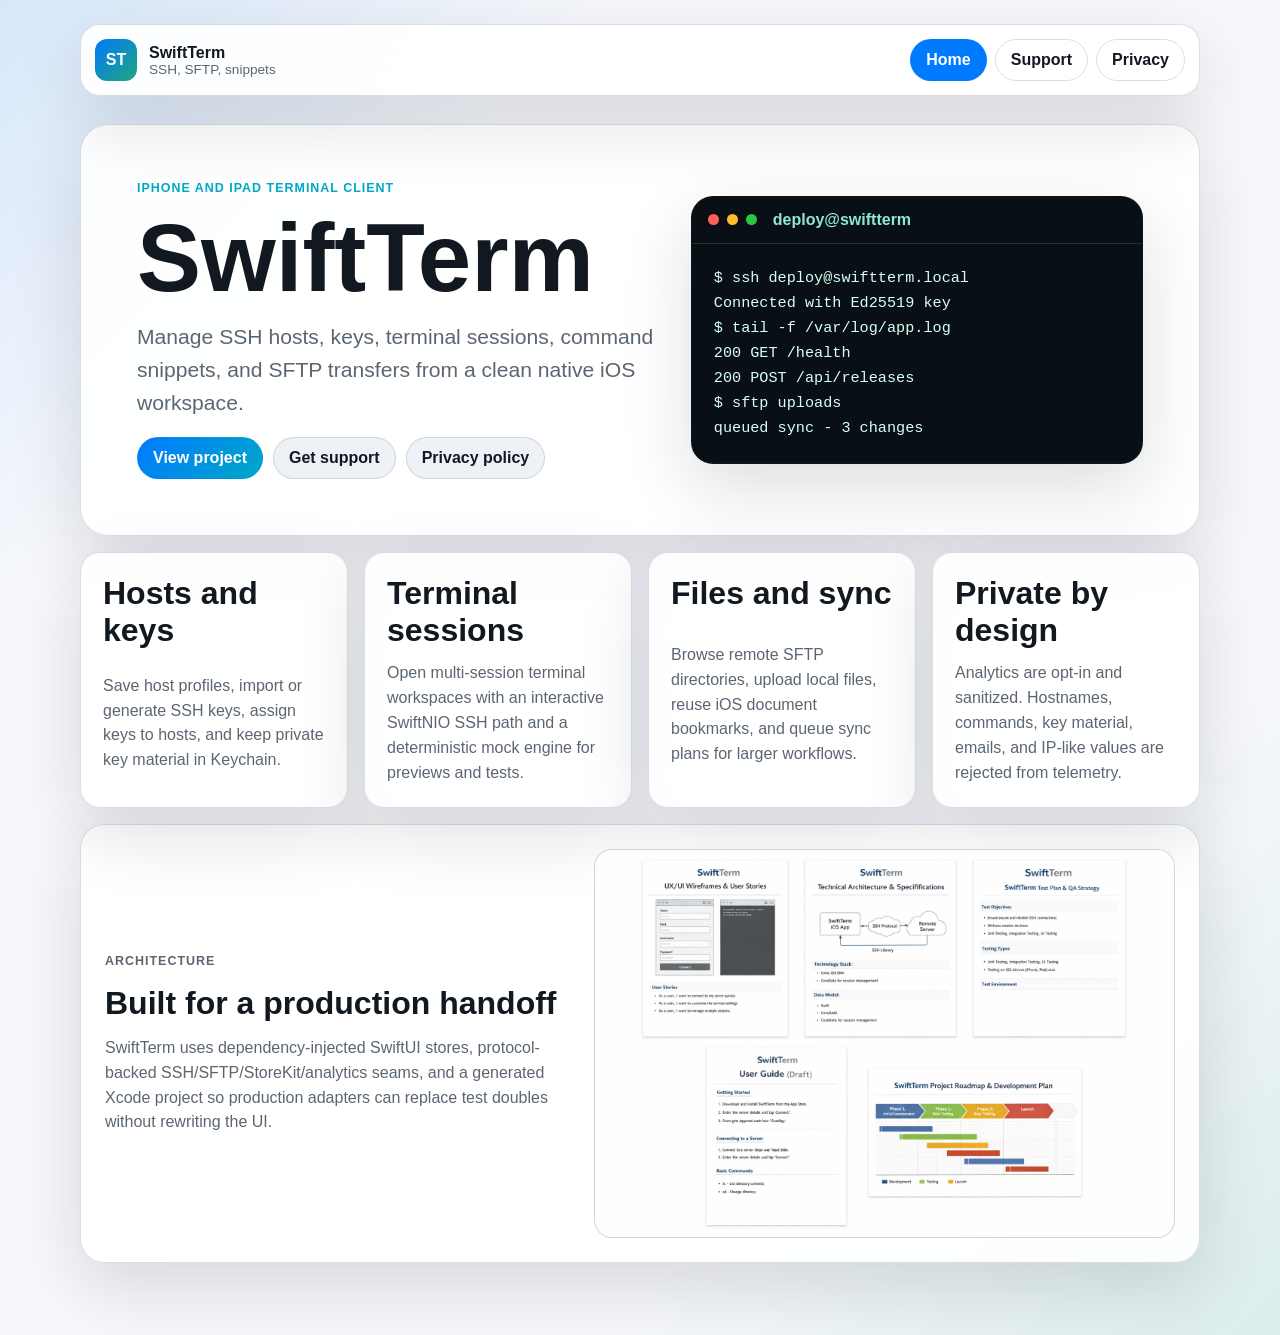
==== index.html @ ab6d0f54 "Publish SwiftTerm hosted site" ====
<!doctype html>
<html lang="en">
<head>
  <meta charset="utf-8">
  <meta name="viewport" content="width=device-width, initial-scale=1">
  <meta name="description" content="SwiftTerm is an iPhone and iPad SSH/SFTP terminal client with secure key management, terminal sessions, snippets, and privacy-first controls.">
  <meta property="og:title" content="SwiftTerm">
  <meta property="og:description" content="A professional SSH and SFTP terminal client for iPhone and iPad.">
  <meta property="og:type" content="website">
  <meta property="og:url" content="https://ninjatomonline.github.io/swiftterm-site/">
  <title>SwiftTerm | SSH terminal for iPhone and iPad</title>
  <link rel="manifest" href="site.webmanifest">
  <link rel="stylesheet" href="site.css">
</head>
<body>
  <div class="shell">
    <header class="topbar">
      <a class="brand" href="index.html" aria-label="SwiftTerm home">
        <span class="brand-mark">ST</span>
        <span>
          <strong>SwiftTerm</strong>
          <small>SSH, SFTP, snippets</small>
        </span>
      </a>
      <nav class="nav" aria-label="Primary">
        <a aria-current="page" href="index.html">Home</a>
        <a href="support.html">Support</a>
        <a href="privacy.html">Privacy</a>
      </nav>
    </header>

    <main>
      <section class="hero">
        <div class="hero-copy">
          <p class="eyebrow">iPhone and iPad terminal client</p>
          <h1>SwiftTerm</h1>
          <p class="lede">Manage SSH hosts, keys, terminal sessions, command snippets, and SFTP transfers from a clean native iOS workspace.</p>
          <div class="button-row">
            <a class="button primary" href="https://github.com/NinjaTomOnline/SwiftTerm">View project</a>
            <a class="button secondary" href="support.html">Get support</a>
            <a class="button secondary" href="privacy.html">Privacy policy</a>
          </div>
        </div>
        <div class="terminal-card" aria-label="SwiftTerm terminal preview">
          <div class="terminal-bar">
            <span></span><span></span><span></span>
            <strong>deploy@swiftterm</strong>
          </div>
          <pre><code>$ ssh deploy@swiftterm.local
Connected with Ed25519 key
$ tail -f /var/log/app.log
200 GET /health
200 POST /api/releases
$ sftp uploads
queued sync - 3 changes</code></pre>
        </div>
      </section>

      <section class="feature-grid" aria-label="SwiftTerm features">
        <article>
          <h2>Hosts and keys</h2>
          <p>Save host profiles, import or generate SSH keys, assign keys to hosts, and keep private key material in Keychain.</p>
        </article>
        <article>
          <h2>Terminal sessions</h2>
          <p>Open multi-session terminal workspaces with an interactive SwiftNIO SSH path and a deterministic mock engine for previews and tests.</p>
        </article>
        <article>
          <h2>Files and sync</h2>
          <p>Browse remote SFTP directories, upload local files, reuse iOS document bookmarks, and queue sync plans for larger workflows.</p>
        </article>
        <article>
          <h2>Private by design</h2>
          <p>Analytics are opt-in and sanitized. Hostnames, commands, key material, emails, and IP-like values are rejected from telemetry.</p>
        </article>
      </section>

      <section class="split-section">
        <div>
          <p class="eyebrow">Architecture</p>
          <h2>Built for a production handoff</h2>
          <p>SwiftTerm uses dependency-injected SwiftUI stores, protocol-backed SSH/SFTP/StoreKit/analytics seams, and a generated Xcode project so production adapters can replace test doubles without rewriting the UI.</p>
        </div>
        <img src="screenshots/swiftterm-architecture.png" alt="SwiftTerm architecture diagram">
      </section>
    </main>
  </div>
</body>
</html>
---- site.css ----
:root {
  color-scheme: light dark;
  --bg: #f7f8fb;
  --surface: #ffffff;
  --surface-strong: #eef2f6;
  --text: #111820;
  --muted: #5b6673;
  --border: rgba(38, 55, 70, 0.16);
  --accent: #007aff;
  --cyan: #00a8c6;
  --green: #21a67a;
  --terminal: #081015;
  --terminal-text: #d9fff5;
  --shadow: 0 24px 70px rgba(17, 24, 32, 0.14);
}

@media (prefers-color-scheme: dark) {
  :root {
    --bg: #0b1117;
    --surface: #111a22;
    --surface-strong: #16232d;
    --text: #f4f8fb;
    --muted: #b6c1ca;
    --border: rgba(213, 230, 241, 0.14);
    --shadow: 0 24px 70px rgba(0, 0, 0, 0.42);
  }
}

* {
  box-sizing: border-box;
}

body {
  margin: 0;
  min-height: 100vh;
  font-family: -apple-system, BlinkMacSystemFont, "SF Pro Text", "Segoe UI", sans-serif;
  color: var(--text);
  background:
    linear-gradient(135deg, rgba(0, 122, 255, 0.13), transparent 28rem),
    linear-gradient(315deg, rgba(33, 166, 122, 0.13), transparent 30rem),
    var(--bg);
}

a {
  color: inherit;
  text-decoration: none;
}

img {
  max-width: 100%;
  display: block;
}

.shell {
  width: min(1120px, calc(100% - 32px));
  margin: 0 auto;
  padding: 24px 0 72px;
}

.topbar,
.hero,
.page-hero,
.feature-grid article,
.content-grid article,
.split-section,
.terminal-card {
  border: 1px solid var(--border);
  background: color-mix(in srgb, var(--surface) 92%, transparent);
  box-shadow: var(--shadow);
}

.topbar {
  display: flex;
  align-items: center;
  justify-content: space-between;
  gap: 20px;
  position: sticky;
  top: 12px;
  z-index: 10;
  padding: 14px;
  border-radius: 20px;
  backdrop-filter: blur(16px);
}

.brand {
  display: inline-flex;
  align-items: center;
  gap: 12px;
  min-width: 0;
}

.brand-mark {
  display: grid;
  place-items: center;
  width: 42px;
  height: 42px;
  border-radius: 12px;
  color: white;
  font-weight: 800;
  background: linear-gradient(135deg, var(--accent), var(--green));
}

.brand strong,
.brand small {
  display: block;
}

.brand small {
  color: var(--muted);
  font-size: 0.85rem;
}

.nav {
  display: flex;
  flex-wrap: wrap;
  gap: 8px;
}

.nav a,
.button {
  display: inline-flex;
  align-items: center;
  justify-content: center;
  min-height: 42px;
  padding: 10px 15px;
  border: 1px solid var(--border);
  border-radius: 999px;
  font-weight: 700;
}

.nav a[aria-current="page"] {
  color: white;
  border-color: transparent;
  background: var(--accent);
}

.hero {
  display: grid;
  grid-template-columns: minmax(0, 1fr) minmax(320px, 0.86fr);
  gap: 28px;
  align-items: center;
  margin-top: 28px;
  padding: clamp(28px, 5vw, 56px);
  border-radius: 28px;
}

.page-hero {
  margin-top: 28px;
  padding: clamp(28px, 5vw, 52px);
  border-radius: 28px;
}

.hero-copy,
.page-hero {
  display: grid;
  gap: 18px;
}

.eyebrow {
  margin: 0;
  color: var(--cyan);
  font-size: 0.78rem;
  font-weight: 800;
  letter-spacing: 0.08em;
  text-transform: uppercase;
}

h1,
h2,
p {
  margin: 0;
}

h1 {
  max-width: 820px;
  font-size: clamp(3rem, 8vw, 6rem);
  line-height: 0.94;
  letter-spacing: 0;
}

h2 {
  font-size: clamp(1.35rem, 3vw, 2rem);
  letter-spacing: 0;
}

.lede {
  max-width: 700px;
  color: var(--muted);
  font-size: clamp(1.08rem, 2vw, 1.32rem);
  line-height: 1.55;
}

.button-row {
  display: flex;
  flex-wrap: wrap;
  gap: 10px;
}

.button.primary {
  color: white;
  border-color: transparent;
  background: linear-gradient(135deg, var(--accent), var(--cyan));
}

.button.secondary {
  color: var(--text);
  background: var(--surface-strong);
}

.terminal-card {
  overflow: hidden;
  border-radius: 22px;
  background: var(--terminal);
  color: var(--terminal-text);
}

.terminal-bar {
  display: flex;
  align-items: center;
  gap: 8px;
  padding: 14px 16px;
  border-bottom: 1px solid rgba(255, 255, 255, 0.12);
  color: #8fe8d2;
}

.terminal-bar span {
  width: 11px;
  height: 11px;
  border-radius: 50%;
  background: #ff5f57;
}

.terminal-bar span:nth-child(2) {
  background: #ffbd2e;
}

.terminal-bar span:nth-child(3) {
  background: #28c840;
  margin-right: 8px;
}

.terminal-card pre {
  margin: 0;
  padding: 22px;
  overflow-x: auto;
  font: 0.95rem/1.65 "SF Mono", ui-monospace, Menlo, monospace;
}

.feature-grid,
.content-grid {
  display: grid;
  grid-template-columns: repeat(4, minmax(0, 1fr));
  gap: 16px;
  margin-top: 16px;
}

.content-grid {
  grid-template-columns: repeat(2, minmax(0, 1fr));
}

.feature-grid article,
.content-grid article {
  display: grid;
  gap: 12px;
  padding: 22px;
  border-radius: 20px;
}

.feature-grid p,
.content-grid p,
.content-grid li,
.split-section p {
  color: var(--muted);
  line-height: 1.55;
}

.content-grid ul {
  margin: 0;
  padding-left: 20px;
}

.split-section {
  display: grid;
  grid-template-columns: minmax(0, 0.8fr) minmax(300px, 1fr);
  gap: 24px;
  align-items: center;
  margin-top: 16px;
  padding: 24px;
  border-radius: 24px;
}

.split-section > div {
  display: grid;
  gap: 14px;
}

.split-section img {
  width: 100%;
  border: 1px solid var(--border);
  border-radius: 18px;
  background: var(--surface-strong);
}

.privacy-copy article {
  align-content: start;
}

@media (max-width: 900px) {
  .hero,
  .split-section,
  .feature-grid,
  .content-grid {
    grid-template-columns: 1fr;
  }

  .topbar {
    position: static;
    align-items: flex-start;
    flex-direction: column;
  }

  .nav {
    width: 100%;
  }

  .nav a {
    flex: 1;
  }
}

@media (max-width: 560px) {
  .shell {
    width: min(100% - 20px, 1120px);
    padding-top: 10px;
  }

  .hero,
  .page-hero {
    padding: 24px;
    border-radius: 22px;
  }

  .button-row,
  .button {
    width: 100%;
  }
}
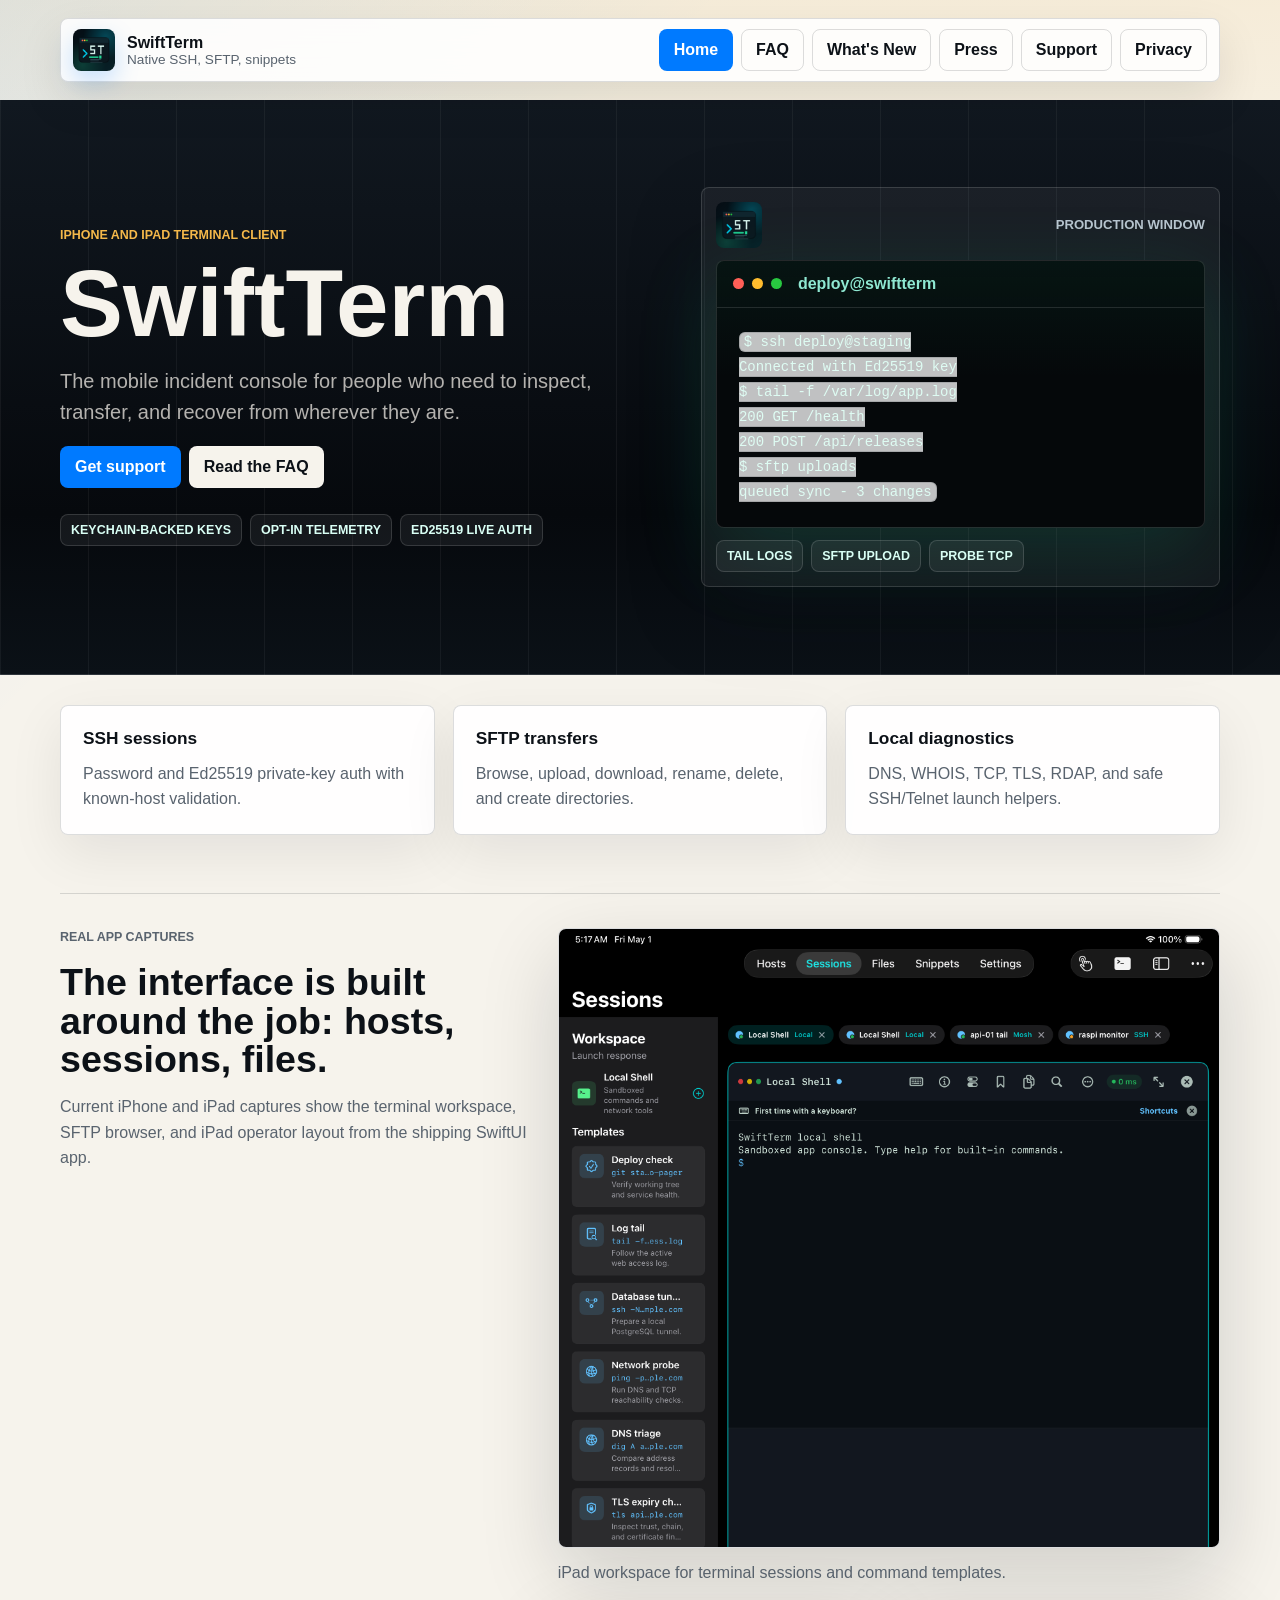
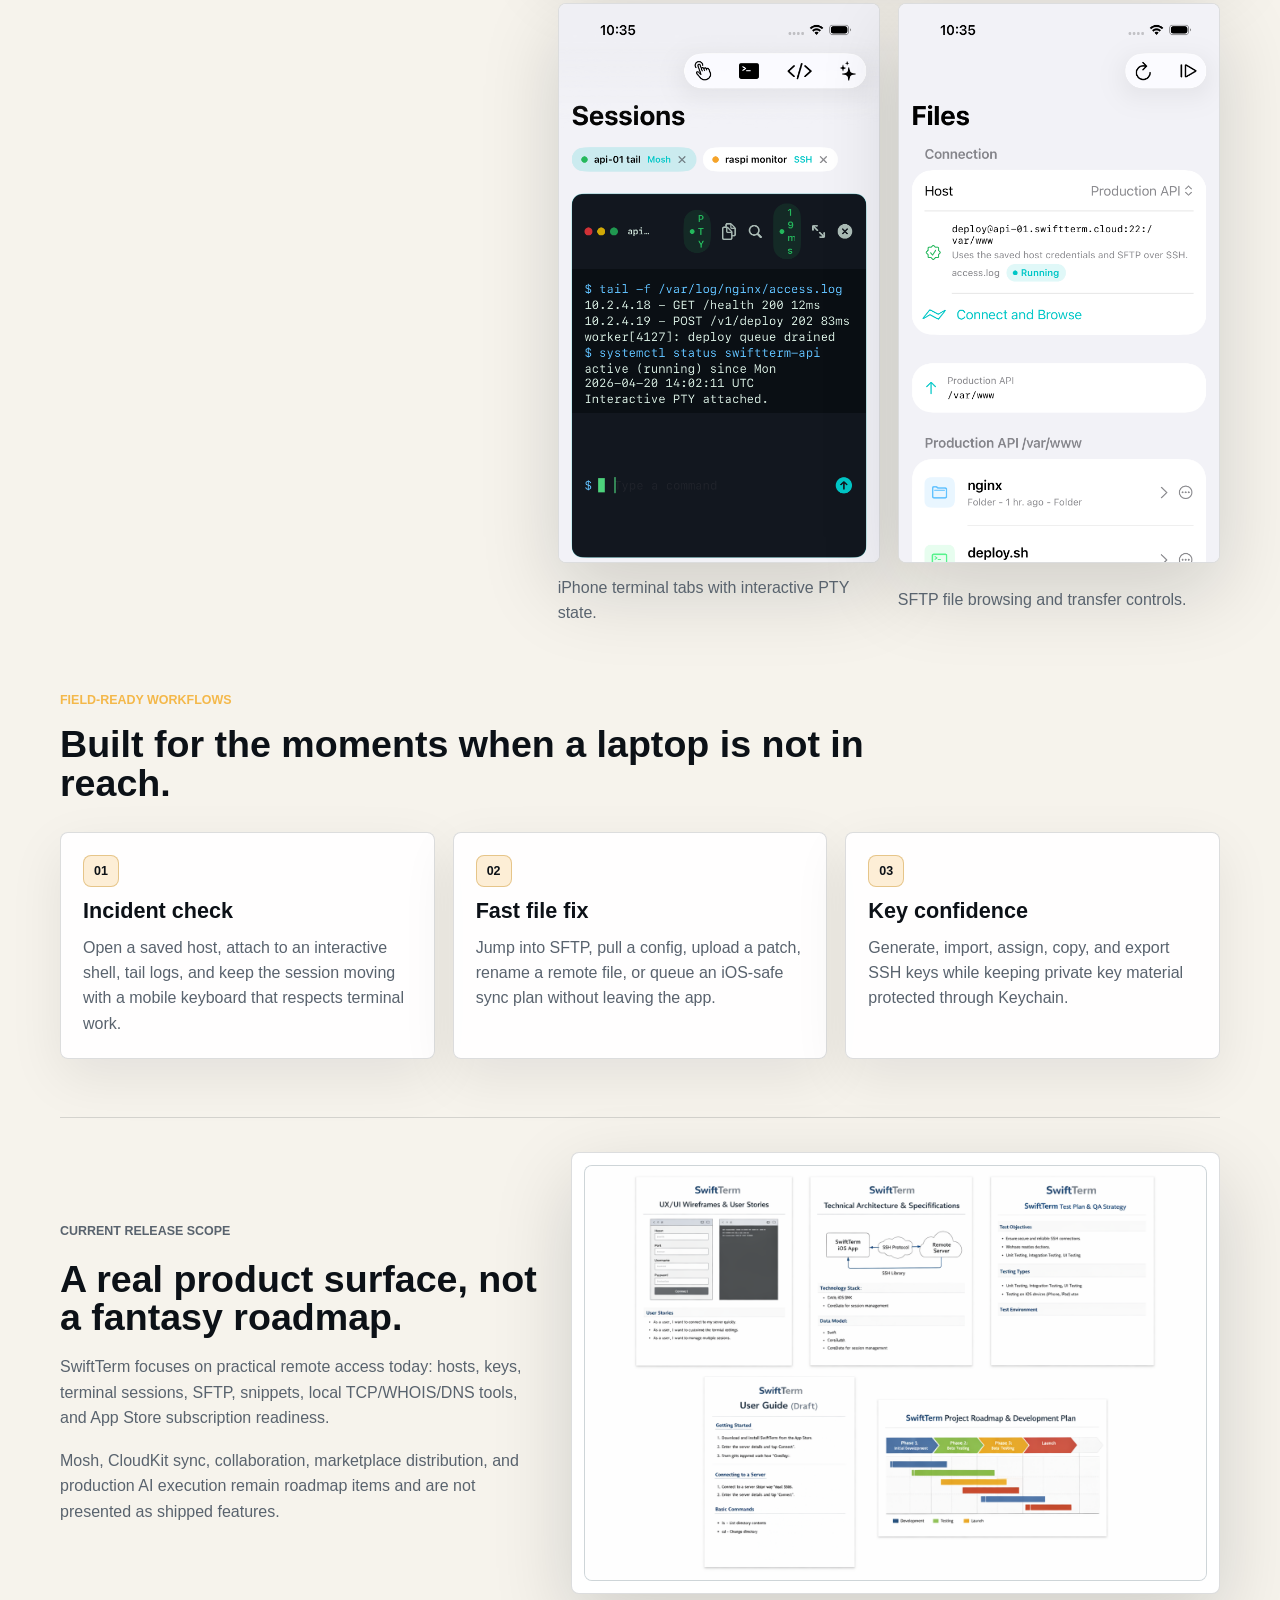
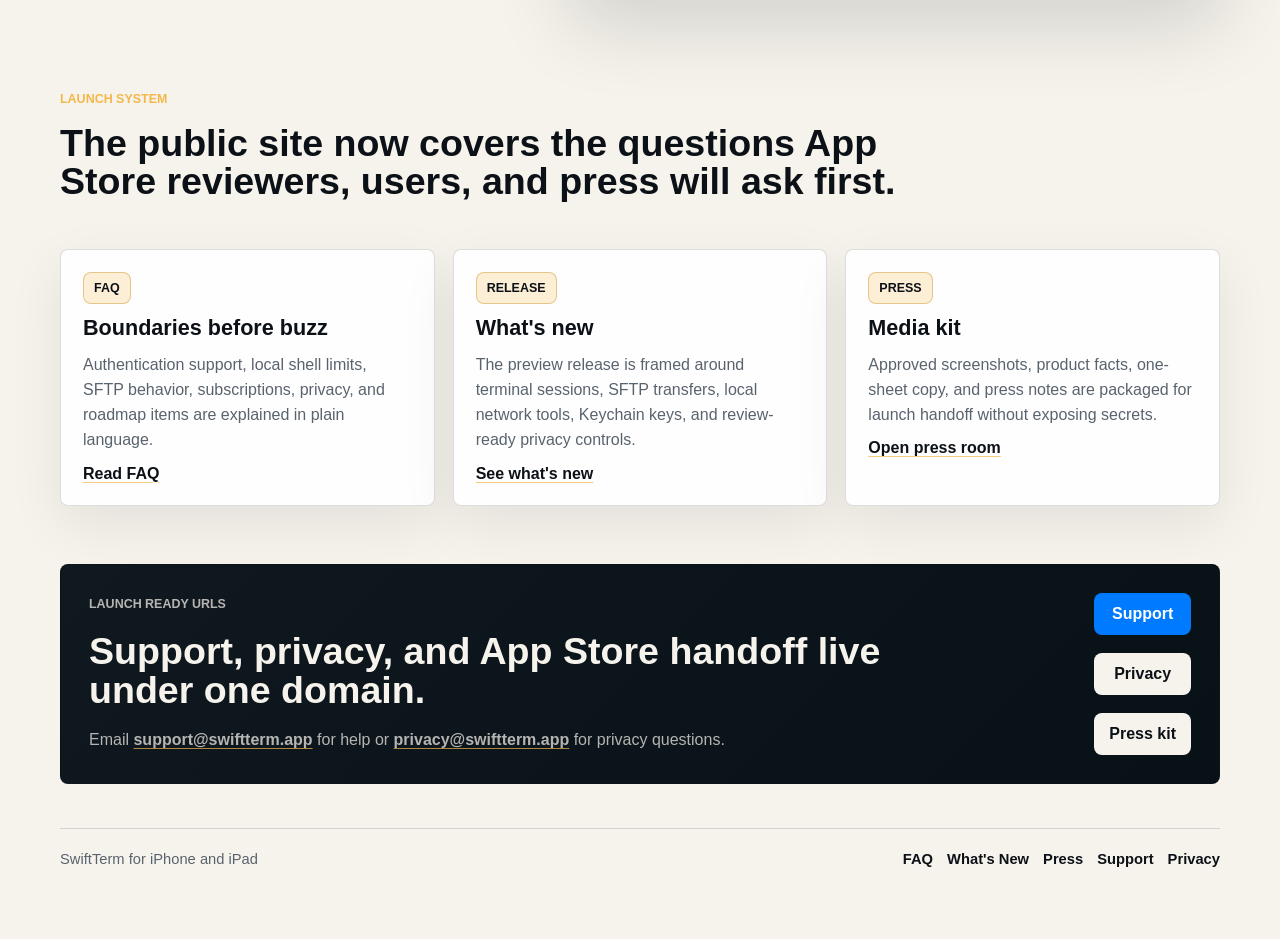
==== commit 23c34f25: "Publish SwiftTerm launch site package" ====
--- a/index.html
+++ b/index.html
@@ -3,12 +3,20 @@
 <head>
   <meta charset="utf-8">
   <meta name="viewport" content="width=device-width, initial-scale=1">
-  <meta name="description" content="SwiftTerm is an iPhone and iPad SSH/SFTP terminal client with secure key management, terminal sessions, snippets, and privacy-first controls.">
+  <meta name="description" content="SwiftTerm is the mobile incident console for iPhone and iPad: native SSH, SFTP, snippets, local network checks, and Keychain-backed keys.">
   <meta property="og:title" content="SwiftTerm">
-  <meta property="og:description" content="A professional SSH and SFTP terminal client for iPhone and iPad.">
+  <meta property="og:description" content="A native SSH, SFTP, and network-check workspace for operators who need real terminal control from iPhone and iPad.">
   <meta property="og:type" content="website">
-  <meta property="og:url" content="https://ninjatomonline.github.io/swiftterm-site/">
-  <title>SwiftTerm | SSH terminal for iPhone and iPad</title>
+  <meta property="og:url" content="https://swiftterm.app/">
+  <meta property="og:image" content="https://swiftterm.app/assets/swiftterm-social-preview.png">
+  <meta property="og:image:alt" content="SwiftTerm mobile incident console for iPhone and iPad">
+  <meta name="twitter:card" content="summary_large_image">
+  <meta name="twitter:title" content="SwiftTerm">
+  <meta name="twitter:description" content="Native SSH, SFTP, snippets, and local network checks for iPhone and iPad.">
+  <meta name="twitter:image" content="https://swiftterm.app/assets/swiftterm-social-preview.png">
+  <title>SwiftTerm | Native SSH and SFTP for iPhone and iPad</title>
+  <link rel="canonical" href="https://swiftterm.app/">
+  <link rel="icon" href="screenshots/swiftterm-app-icon.png">
   <link rel="manifest" href="site.webmanifest">
   <link rel="stylesheet" href="site.css">
 </head>
@@ -16,14 +24,17 @@
   <div class="shell">
     <header class="topbar">
       <a class="brand" href="index.html" aria-label="SwiftTerm home">
-        <span class="brand-mark">ST</span>
+        <img class="brand-icon" src="screenshots/swiftterm-app-icon.png" alt="">
         <span>
           <strong>SwiftTerm</strong>
-          <small>SSH, SFTP, snippets</small>
+          <small>Native SSH, SFTP, snippets</small>
         </span>
       </a>
       <nav class="nav" aria-label="Primary">
         <a aria-current="page" href="index.html">Home</a>
+        <a href="faq.html">FAQ</a>
+        <a href="whats-new.html">What's New</a>
+        <a href="press.html">Press</a>
         <a href="support.html">Support</a>
         <a href="privacy.html">Privacy</a>
       </nav>
@@ -34,56 +45,167 @@
         <div class="hero-copy">
           <p class="eyebrow">iPhone and iPad terminal client</p>
           <h1>SwiftTerm</h1>
-          <p class="lede">Manage SSH hosts, keys, terminal sessions, command snippets, and SFTP transfers from a clean native iOS workspace.</p>
+          <p class="lede">The mobile incident console for people who need to inspect, transfer, and recover from wherever they are.</p>
           <div class="button-row">
-            <a class="button primary" href="https://github.com/NinjaTomOnline/SwiftTerm">View project</a>
-            <a class="button secondary" href="support.html">Get support</a>
-            <a class="button secondary" href="privacy.html">Privacy policy</a>
-          </div>
-        </div>
-        <div class="terminal-card" aria-label="SwiftTerm terminal preview">
-          <div class="terminal-bar">
-            <span></span><span></span><span></span>
-            <strong>deploy@swiftterm</strong>
-          </div>
-          <pre><code>$ ssh deploy@swiftterm.local
+            <a class="button primary" href="support.html">Get support</a>
+            <a class="button secondary" href="faq.html">Read the FAQ</a>
+          </div>
+          <div class="signal-row" aria-label="SwiftTerm trust signals">
+            <span>Keychain-backed keys</span>
+            <span>Opt-in telemetry</span>
+            <span>Ed25519 live auth</span>
+          </div>
+        </div>
+
+        <div class="device-stage" aria-label="SwiftTerm terminal preview">
+          <div class="device-topline">
+            <img src="screenshots/swiftterm-app-icon.png" alt="">
+            <span>production window</span>
+          </div>
+          <div class="terminal-panel">
+            <div class="terminal-bar">
+              <span></span><span></span><span></span>
+              <strong>deploy@swiftterm</strong>
+            </div>
+            <pre><code>$ ssh deploy@staging
 Connected with Ed25519 key
 $ tail -f /var/log/app.log
 200 GET /health
 200 POST /api/releases
 $ sftp uploads
 queued sync - 3 changes</code></pre>
-        </div>
-      </section>
-
-      <section class="feature-grid" aria-label="SwiftTerm features">
+          </div>
+          <div class="command-strip" aria-label="Quick command set">
+            <span>tail logs</span>
+            <span>sftp upload</span>
+            <span>probe tcp</span>
+          </div>
+        </div>
+      </section>
+
+      <section class="proof-strip" aria-label="SwiftTerm capability highlights">
+        <div>
+          <strong>SSH sessions</strong>
+          <span>Password and Ed25519 private-key auth with known-host validation.</span>
+        </div>
+        <div>
+          <strong>SFTP transfers</strong>
+          <span>Browse, upload, download, rename, delete, and create directories.</span>
+        </div>
+        <div>
+          <strong>Local diagnostics</strong>
+          <span>DNS, WHOIS, TCP, TLS, RDAP, and safe SSH/Telnet launch helpers.</span>
+        </div>
+      </section>
+
+      <section class="screenshot-wall" aria-label="SwiftTerm product screenshots">
+        <div class="screenshot-copy">
+          <p class="eyebrow">Real app captures</p>
+          <h2>The interface is built around the job: hosts, sessions, files.</h2>
+          <p>Current iPhone and iPad captures show the terminal workspace, SFTP browser, and iPad operator layout from the shipping SwiftUI app.</p>
+        </div>
+        <div class="screenshot-grid">
+          <figure class="shot shot-wide">
+            <img src="screenshots/swiftterm-ipad-workspace.png" alt="SwiftTerm iPad session workspace with terminal and command templates">
+            <figcaption>iPad workspace for terminal sessions and command templates.</figcaption>
+          </figure>
+          <figure class="shot">
+            <img src="screenshots/swiftterm-iphone-terminal.png" alt="SwiftTerm iPhone terminal sessions screen">
+            <figcaption>iPhone terminal tabs with interactive PTY state.</figcaption>
+          </figure>
+          <figure class="shot">
+            <img src="screenshots/swiftterm-iphone-files.png" alt="SwiftTerm iPhone SFTP file transfer screen">
+            <figcaption>SFTP file browsing and transfer controls.</figcaption>
+          </figure>
+        </div>
+      </section>
+
+      <section class="section-head" id="scenarios">
+        <p class="eyebrow">Field-ready workflows</p>
+        <h2>Built for the moments when a laptop is not in reach.</h2>
+      </section>
+
+      <section class="scenario-grid" aria-label="SwiftTerm usage scenarios">
         <article>
-          <h2>Hosts and keys</h2>
-          <p>Save host profiles, import or generate SSH keys, assign keys to hosts, and keep private key material in Keychain.</p>
+          <span class="scenario-kicker">01</span>
+          <h3>Incident check</h3>
+          <p>Open a saved host, attach to an interactive shell, tail logs, and keep the session moving with a mobile keyboard that respects terminal work.</p>
         </article>
         <article>
-          <h2>Terminal sessions</h2>
-          <p>Open multi-session terminal workspaces with an interactive SwiftNIO SSH path and a deterministic mock engine for previews and tests.</p>
+          <span class="scenario-kicker">02</span>
+          <h3>Fast file fix</h3>
+          <p>Jump into SFTP, pull a config, upload a patch, rename a remote file, or queue an iOS-safe sync plan without leaving the app.</p>
         </article>
         <article>
-          <h2>Files and sync</h2>
-          <p>Browse remote SFTP directories, upload local files, reuse iOS document bookmarks, and queue sync plans for larger workflows.</p>
+          <span class="scenario-kicker">03</span>
+          <h3>Key confidence</h3>
+          <p>Generate, import, assign, copy, and export SSH keys while keeping private key material protected through Keychain.</p>
         </article>
-        <article>
-          <h2>Private by design</h2>
-          <p>Analytics are opt-in and sanitized. Hostnames, commands, key material, emails, and IP-like values are rejected from telemetry.</p>
-        </article>
-      </section>
-
-      <section class="split-section">
-        <div>
-          <p class="eyebrow">Architecture</p>
-          <h2>Built for a production handoff</h2>
-          <p>SwiftTerm uses dependency-injected SwiftUI stores, protocol-backed SSH/SFTP/StoreKit/analytics seams, and a generated Xcode project so production adapters can replace test doubles without rewriting the UI.</p>
-        </div>
-        <img src="screenshots/swiftterm-architecture.png" alt="SwiftTerm architecture diagram">
+      </section>
+
+      <section class="split-showcase">
+        <div class="showcase-copy">
+          <p class="eyebrow">Current release scope</p>
+          <h2>A real product surface, not a fantasy roadmap.</h2>
+          <p>SwiftTerm focuses on practical remote access today: hosts, keys, terminal sessions, SFTP, snippets, local TCP/WHOIS/DNS tools, and App Store subscription readiness.</p>
+          <p>Mosh, CloudKit sync, collaboration, marketplace distribution, and production AI execution remain roadmap items and are not presented as shipped features.</p>
+        </div>
+        <div class="architecture-frame">
+          <img src="screenshots/swiftterm-architecture.png" alt="SwiftTerm architecture diagram">
+        </div>
+      </section>
+
+      <section class="launch-system" aria-label="SwiftTerm launch resources">
+        <div class="section-head">
+          <p class="eyebrow">Launch system</p>
+          <h2>The public site now covers the questions App Store reviewers, users, and press will ask first.</h2>
+        </div>
+        <div class="launch-card-grid">
+          <article>
+            <span class="scenario-kicker">FAQ</span>
+            <h3>Boundaries before buzz</h3>
+            <p>Authentication support, local shell limits, SFTP behavior, subscriptions, privacy, and roadmap items are explained in plain language.</p>
+            <a class="text-link" href="faq.html">Read FAQ</a>
+          </article>
+          <article>
+            <span class="scenario-kicker">Release</span>
+            <h3>What's new</h3>
+            <p>The preview release is framed around terminal sessions, SFTP transfers, local network tools, Keychain keys, and review-ready privacy controls.</p>
+            <a class="text-link" href="whats-new.html">See what's new</a>
+          </article>
+          <article>
+            <span class="scenario-kicker">Press</span>
+            <h3>Media kit</h3>
+            <p>Approved screenshots, product facts, one-sheet copy, and press notes are packaged for launch handoff without exposing secrets.</p>
+            <a class="text-link" href="press.html">Open press room</a>
+          </article>
+        </div>
+      </section>
+
+      <section class="launch-cta" aria-label="SwiftTerm support call to action">
+        <div>
+          <p class="eyebrow">Launch ready URLs</p>
+          <h2>Support, privacy, and App Store handoff live under one domain.</h2>
+          <p>Email <a class="text-link" href="mailto:support@swiftterm.app">support@swiftterm.app</a> for help or <a class="text-link" href="mailto:privacy@swiftterm.app">privacy@swiftterm.app</a> for privacy questions.</p>
+        </div>
+        <div class="button-row">
+          <a class="button primary" href="support.html">Support</a>
+          <a class="button secondary" href="privacy.html">Privacy</a>
+          <a class="button secondary" href="press.html">Press kit</a>
+        </div>
       </section>
     </main>
+
+    <footer class="site-footer">
+      <span>SwiftTerm for iPhone and iPad</span>
+      <nav aria-label="Footer">
+        <a href="faq.html">FAQ</a>
+        <a href="whats-new.html">What's New</a>
+        <a href="press.html">Press</a>
+        <a href="support.html">Support</a>
+        <a href="privacy.html">Privacy</a>
+      </nav>
+    </footer>
   </div>
 </body>
 </html>
--- a/site.css
+++ b/site.css
@@ -1,43 +1,47 @@
 :root {
   color-scheme: light dark;
-  --bg: #f7f8fb;
-  --surface: #ffffff;
-  --surface-strong: #eef2f6;
-  --text: #111820;
-  --muted: #5b6673;
-  --border: rgba(38, 55, 70, 0.16);
-  --accent: #007aff;
-  --cyan: #00a8c6;
-  --green: #21a67a;
-  --terminal: #081015;
-  --terminal-text: #d9fff5;
-  --shadow: 0 24px 70px rgba(17, 24, 32, 0.14);
+  --bg: #f6f3ec;
+  --ink: #0c1117;
+  --muted: #59636e;
+  --panel: #ffffff;
+  --panel-strong: #101820;
+  --line: rgba(12, 17, 23, 0.14);
+  --blue: #007aff;
+  --green: #12b886;
+  --amber: #f4b84a;
+  --terminal: #05080a;
+  --terminal-text: #defcf3;
+  --shadow: 0 28px 80px rgba(12, 17, 23, 0.16);
 }
 
 @media (prefers-color-scheme: dark) {
   :root {
-    --bg: #0b1117;
-    --surface: #111a22;
-    --surface-strong: #16232d;
-    --text: #f4f8fb;
-    --muted: #b6c1ca;
-    --border: rgba(213, 230, 241, 0.14);
-    --shadow: 0 24px 70px rgba(0, 0, 0, 0.42);
+    --bg: #080b0e;
+    --ink: #f5f7f2;
+    --muted: #aeb8bd;
+    --panel: #111820;
+    --panel-strong: #f6f3ec;
+    --line: rgba(245, 247, 242, 0.16);
+    --shadow: 0 28px 80px rgba(0, 0, 0, 0.4);
   }
 }
 
 * {
   box-sizing: border-box;
+}
+
+html {
+  scroll-behavior: smooth;
 }
 
 body {
   margin: 0;
   min-height: 100vh;
   font-family: -apple-system, BlinkMacSystemFont, "SF Pro Text", "Segoe UI", sans-serif;
-  color: var(--text);
+  color: var(--ink);
   background:
-    linear-gradient(135deg, rgba(0, 122, 255, 0.13), transparent 28rem),
-    linear-gradient(315deg, rgba(33, 166, 122, 0.13), transparent 30rem),
+    linear-gradient(180deg, rgba(244, 184, 74, 0.12), transparent 20rem),
+    linear-gradient(135deg, rgba(0, 122, 255, 0.1), transparent 32rem),
     var(--bg);
 }
 
@@ -47,26 +51,14 @@
 }
 
 img {
+  display: block;
   max-width: 100%;
-  display: block;
 }
 
 .shell {
-  width: min(1120px, calc(100% - 32px));
+  width: min(1160px, calc(100% - 32px));
   margin: 0 auto;
-  padding: 24px 0 72px;
-}
-
-.topbar,
-.hero,
-.page-hero,
-.feature-grid article,
-.content-grid article,
-.split-section,
-.terminal-card {
-  border: 1px solid var(--border);
-  background: color-mix(in srgb, var(--surface) 92%, transparent);
-  box-shadow: var(--shadow);
+  padding: 18px 0 72px;
 }
 
 .topbar {
@@ -77,9 +69,12 @@
   position: sticky;
   top: 12px;
   z-index: 10;
-  padding: 14px;
-  border-radius: 20px;
-  backdrop-filter: blur(16px);
+  padding: 10px 12px;
+  border: 1px solid var(--line);
+  border-radius: 8px;
+  background: color-mix(in srgb, var(--panel) 88%, transparent);
+  box-shadow: 0 18px 44px rgba(12, 17, 23, 0.1);
+  backdrop-filter: blur(18px);
 }
 
 .brand {
@@ -89,15 +84,11 @@
   min-width: 0;
 }
 
-.brand-mark {
-  display: grid;
-  place-items: center;
+.brand-icon {
   width: 42px;
   height: 42px;
-  border-radius: 12px;
-  color: white;
-  font-weight: 800;
-  background: linear-gradient(135deg, var(--accent), var(--green));
+  border-radius: 8px;
+  box-shadow: 0 10px 24px rgba(0, 122, 255, 0.22);
 }
 
 .brand strong,
@@ -110,7 +101,10 @@
   font-size: 0.85rem;
 }
 
-.nav {
+.nav,
+.button-row,
+.signal-row,
+.command-strip {
   display: flex;
   flex-wrap: wrap;
   gap: 8px;
@@ -122,96 +116,182 @@
   align-items: center;
   justify-content: center;
   min-height: 42px;
-  padding: 10px 15px;
-  border: 1px solid var(--border);
-  border-radius: 999px;
-  font-weight: 700;
-}
-
-.nav a[aria-current="page"] {
-  color: white;
-  border-color: transparent;
-  background: var(--accent);
-}
-
-.hero {
-  display: grid;
-  grid-template-columns: minmax(0, 1fr) minmax(320px, 0.86fr);
-  gap: 28px;
-  align-items: center;
-  margin-top: 28px;
-  padding: clamp(28px, 5vw, 56px);
-  border-radius: 28px;
-}
-
-.page-hero {
-  margin-top: 28px;
-  padding: clamp(28px, 5vw, 52px);
-  border-radius: 28px;
-}
-
-.hero-copy,
-.page-hero {
-  display: grid;
-  gap: 18px;
-}
-
-.eyebrow {
-  margin: 0;
-  color: var(--cyan);
-  font-size: 0.78rem;
+  padding: 10px 14px;
+  border: 1px solid var(--line);
+  border-radius: 8px;
   font-weight: 800;
-  letter-spacing: 0.08em;
-  text-transform: uppercase;
-}
-
-h1,
-h2,
-p {
-  margin: 0;
-}
-
-h1 {
-  max-width: 820px;
-  font-size: clamp(3rem, 8vw, 6rem);
-  line-height: 0.94;
-  letter-spacing: 0;
-}
-
-h2 {
-  font-size: clamp(1.35rem, 3vw, 2rem);
-  letter-spacing: 0;
-}
-
-.lede {
-  max-width: 700px;
-  color: var(--muted);
-  font-size: clamp(1.08rem, 2vw, 1.32rem);
-  line-height: 1.55;
-}
-
-.button-row {
-  display: flex;
-  flex-wrap: wrap;
-  gap: 10px;
-}
-
+  transition: transform 160ms ease, border-color 160ms ease, background 160ms ease;
+}
+
+.nav a:hover,
+.button:hover,
+.text-link:hover {
+  transform: translateY(-1px);
+  border-color: color-mix(in srgb, var(--blue) 54%, var(--line));
+}
+
+.text-link {
+  color: inherit;
+  font-weight: 900;
+  text-decoration: underline;
+  text-decoration-color: color-mix(in srgb, var(--amber) 70%, transparent);
+  text-underline-offset: 0.18em;
+}
+
+.nav a[aria-current="page"],
 .button.primary {
   color: white;
   border-color: transparent;
-  background: linear-gradient(135deg, var(--accent), var(--cyan));
+  background: var(--blue);
 }
 
 .button.secondary {
-  color: var(--text);
-  background: var(--surface-strong);
-}
-
-.terminal-card {
+  color: var(--ink);
+  background: var(--panel);
+}
+
+.hero .button.secondary,
+.support-hero .button.secondary,
+.privacy-hero .button.secondary,
+.faq-hero .button.secondary,
+.release-hero .button.secondary,
+.press-hero .button.secondary,
+.launch-cta .button.secondary {
+  color: #0c1117;
+  border-color: rgba(255, 255, 255, 0.18);
+  background: #f6f3ec;
+}
+
+.hero {
+  display: grid;
+  grid-template-columns: minmax(0, 0.9fr) minmax(330px, 0.78fr);
+  gap: 42px;
+  align-items: center;
+  width: 100vw;
+  min-height: 575px;
+  margin: 18px 0 26px calc(50% - 50vw);
+  padding: 68px max(24px, calc((100vw - 1160px) / 2));
+  color: #f6f3ec;
+  background:
+    linear-gradient(90deg, rgba(255, 255, 255, 0.05) 1px, transparent 1px),
+    linear-gradient(180deg, #111820, #06090d 72%, #0b1117);
+  background-size: 88px 88px, auto;
+  border-bottom: 1px solid rgba(255, 255, 255, 0.12);
+}
+
+.hero-copy,
+.page-hero,
+.section-head,
+.showcase-copy,
+.launch-cta > div {
+  display: grid;
+  gap: 18px;
+}
+
+.hero-copy {
+  animation: rise-in 480ms ease both;
+}
+
+.eyebrow {
+  margin: 0;
+  color: var(--amber);
+  font-size: 0.78rem;
+  font-weight: 900;
+  letter-spacing: 0;
+  text-transform: uppercase;
+}
+
+h1,
+h2,
+h3,
+p {
+  margin: 0;
+}
+
+h1 {
+  max-width: 760px;
+  font-size: 5.9rem;
+  line-height: 0.94;
+  letter-spacing: 0;
+}
+
+h2 {
+  max-width: 840px;
+  font-size: 2.35rem;
+  line-height: 1.02;
+  letter-spacing: 0;
+}
+
+h3 {
+  font-size: 1.35rem;
+  line-height: 1.1;
+  letter-spacing: 0;
+}
+
+.lede {
+  max-width: 690px;
+  color: color-mix(in srgb, currentColor 72%, transparent);
+  font-size: 1.25rem;
+  line-height: 1.55;
+}
+
+.signal-row {
+  margin-top: 8px;
+}
+
+.signal-row span,
+.command-strip span,
+.scenario-kicker {
+  display: inline-flex;
+  align-items: center;
+  min-height: 32px;
+  padding: 7px 10px;
+  border: 1px solid rgba(255, 255, 255, 0.14);
+  border-radius: 8px;
+  color: #d9fff5;
+  background: rgba(255, 255, 255, 0.06);
+  font-size: 0.78rem;
+  font-weight: 900;
+  text-transform: uppercase;
+}
+
+.device-stage {
+  display: grid;
+  gap: 12px;
+  padding: 14px;
+  border: 1px solid rgba(255, 255, 255, 0.14);
+  border-radius: 8px;
+  background: rgba(255, 255, 255, 0.05);
+  box-shadow: var(--shadow);
+}
+
+.device-topline {
+  display: flex;
+  align-items: center;
+  justify-content: space-between;
+  gap: 12px;
+  color: #b8c5cf;
+  font-size: 0.82rem;
+  font-weight: 800;
+  text-transform: uppercase;
+}
+
+.device-topline img {
+  width: 46px;
+  height: 46px;
+  border-radius: 8px;
+}
+
+.terminal-panel {
   overflow: hidden;
-  border-radius: 22px;
-  background: var(--terminal);
+  border: 1px solid rgba(255, 255, 255, 0.13);
+  border-radius: 8px;
   color: var(--terminal-text);
+  background:
+    linear-gradient(180deg, rgba(18, 184, 134, 0.07), transparent 44%),
+    var(--terminal);
+  box-shadow: 0 24px 80px rgba(18, 184, 134, 0.18);
+  animation: terminal-glow 5s ease-in-out infinite;
 }
 
 .terminal-bar {
@@ -235,90 +315,377 @@
 }
 
 .terminal-bar span:nth-child(3) {
+  margin-right: 8px;
   background: #28c840;
-  margin-right: 8px;
-}
-
-.terminal-card pre {
+}
+
+.terminal-panel pre {
   margin: 0;
   padding: 22px;
   overflow-x: auto;
   font: 0.95rem/1.65 "SF Mono", ui-monospace, Menlo, monospace;
 }
 
-.feature-grid,
-.content-grid {
-  display: grid;
-  grid-template-columns: repeat(4, minmax(0, 1fr));
+.proof-strip,
+.screenshot-wall,
+.scenario-grid,
+.launch-system,
+.launch-card-grid,
+.answer-grid,
+.timeline-grid,
+.press-grid,
+.media-kit-section,
+.media-grid,
+.support-path,
+.privacy-panel {
+  display: grid;
+  gap: 18px;
+  margin-top: 30px;
+}
+
+.proof-strip {
+  grid-template-columns: repeat(3, minmax(0, 1fr));
+}
+
+.proof-strip div,
+.scenario-grid article,
+.launch-card-grid article,
+.answer-grid article,
+.timeline-grid article,
+.press-grid article,
+.support-path article,
+.privacy-panel article {
+  display: grid;
+  align-content: start;
+  gap: 12px;
+  min-height: 100%;
+  padding: 22px;
+  border: 1px solid var(--line);
+  border-radius: 8px;
+  background: color-mix(in srgb, var(--panel) 92%, transparent);
+  box-shadow: 0 18px 54px rgba(12, 17, 23, 0.08);
+}
+
+.proof-strip strong {
+  font-size: 1.08rem;
+}
+
+.proof-strip span,
+.scenario-grid p,
+.launch-card-grid p,
+.answer-grid p,
+.timeline-grid p,
+.press-grid p,
+.support-path p,
+.support-path li,
+.privacy-panel p,
+.showcase-copy p {
+  color: var(--muted);
+  line-height: 1.58;
+}
+
+.section-head {
+  margin-top: 68px;
+}
+
+.section-head p:not(.eyebrow),
+.media-kit-section p {
+  color: var(--muted);
+  line-height: 1.58;
+}
+
+.screenshot-wall {
+  grid-template-columns: minmax(0, 0.42fr) minmax(0, 0.58fr);
+  align-items: start;
+  margin-top: 58px;
+  padding-top: 34px;
+  border-top: 1px solid var(--line);
+}
+
+.screenshot-copy {
+  display: grid;
   gap: 16px;
-  margin-top: 16px;
-}
-
-.content-grid {
+  position: sticky;
+  top: 98px;
+}
+
+.screenshot-copy p,
+.shot figcaption {
+  color: var(--muted);
+  line-height: 1.58;
+}
+
+.launch-cta p {
+  color: rgba(246, 243, 236, 0.72);
+  line-height: 1.58;
+}
+
+.screenshot-grid {
+  display: grid;
   grid-template-columns: repeat(2, minmax(0, 1fr));
-}
-
-.feature-grid article,
-.content-grid article {
+  gap: 18px;
+}
+
+.shot {
   display: grid;
   gap: 12px;
-  padding: 22px;
-  border-radius: 20px;
-}
-
-.feature-grid p,
-.content-grid p,
-.content-grid li,
-.split-section p {
+  margin: 0;
+}
+
+.shot-wide {
+  grid-column: 1 / -1;
+}
+
+.shot img {
+  width: 100%;
+  max-height: 620px;
+  object-fit: cover;
+  object-position: top;
+  border: 1px solid var(--line);
+  border-radius: 8px;
+  background: var(--panel);
+  box-shadow: var(--shadow);
+}
+
+.shot:not(.shot-wide) img {
+  max-height: 560px;
+}
+
+.scenario-grid {
+  grid-template-columns: repeat(3, minmax(0, 1fr));
+}
+
+.launch-card-grid,
+.timeline-grid,
+.press-grid {
+  grid-template-columns: repeat(3, minmax(0, 1fr));
+}
+
+.answer-grid {
+  grid-template-columns: repeat(2, minmax(0, 1fr));
+}
+
+.scenario-grid .scenario-kicker,
+.launch-card-grid .scenario-kicker,
+.answer-grid .scenario-kicker,
+.timeline-grid .scenario-kicker,
+.press-grid .scenario-kicker,
+.support-path .scenario-kicker {
+  width: fit-content;
+  color: var(--ink);
+  border-color: color-mix(in srgb, var(--amber) 45%, var(--line));
+  background: color-mix(in srgb, var(--amber) 22%, transparent);
+}
+
+.split-showcase {
+  display: grid;
+  grid-template-columns: minmax(0, 0.74fr) minmax(320px, 1fr);
+  gap: 30px;
+  align-items: center;
+  margin-top: 58px;
+  padding-top: 34px;
+  border-top: 1px solid var(--line);
+}
+
+.architecture-frame {
+  padding: 12px;
+  border: 1px solid var(--line);
+  border-radius: 8px;
+  background: var(--panel);
+  box-shadow: var(--shadow);
+}
+
+.architecture-frame img {
+  width: 100%;
+  border: 1px solid var(--line);
+  border-radius: 8px;
+  background: #eef5f8;
+}
+
+.launch-cta {
+  display: flex;
+  align-items: center;
+  justify-content: space-between;
+  gap: 24px;
+  margin-top: 58px;
+  padding: 28px;
+  border: 1px solid var(--line);
+  border-radius: 8px;
+  color: #f6f3ec;
+  background: linear-gradient(135deg, #101820, #071116);
+}
+
+.site-footer {
+  display: flex;
+  align-items: center;
+  justify-content: space-between;
+  gap: 18px;
+  margin-top: 44px;
+  padding-top: 22px;
+  border-top: 1px solid var(--line);
   color: var(--muted);
-  line-height: 1.55;
-}
-
-.content-grid ul {
+  font-size: 0.92rem;
+}
+
+.site-footer nav {
+  display: flex;
+  flex-wrap: wrap;
+  gap: 14px;
+}
+
+.site-footer a {
+  color: var(--ink);
+  font-weight: 800;
+}
+
+.page-hero {
+  margin-top: 54px;
+  padding: 52px 0 26px;
+  border-bottom: 1px solid var(--line);
+}
+
+.support-hero,
+.privacy-hero,
+.faq-hero,
+.release-hero,
+.press-hero {
+  color: #f6f3ec;
+  padding: 52px;
+  border: 1px solid rgba(255, 255, 255, 0.12);
+  border-radius: 8px;
+  background:
+    linear-gradient(135deg, rgba(0, 122, 255, 0.18), transparent 34rem),
+    linear-gradient(180deg, #111820, #070a0e);
+  box-shadow: var(--shadow);
+}
+
+.release-hero {
+  background:
+    linear-gradient(135deg, rgba(18, 184, 134, 0.22), transparent 34rem),
+    linear-gradient(180deg, #111820, #070a0e);
+}
+
+.press-hero {
+  background:
+    linear-gradient(135deg, rgba(244, 184, 74, 0.2), transparent 34rem),
+    linear-gradient(180deg, #111820, #070a0e);
+}
+
+code {
+  padding: 0.08em 0.28em;
+  border: 1px solid var(--line);
+  border-radius: 6px;
+  background: color-mix(in srgb, var(--panel) 75%, transparent);
+  font-family: "SF Mono", ui-monospace, Menlo, monospace;
+  font-size: 0.92em;
+}
+
+.support-path,
+.privacy-panel {
+  grid-template-columns: repeat(2, minmax(0, 1fr));
+}
+
+.media-kit-section {
+  margin-top: 58px;
+  padding-top: 34px;
+  border-top: 1px solid var(--line);
+}
+
+.media-grid {
+  grid-template-columns: minmax(0, 1.1fr) repeat(2, minmax(0, 0.78fr));
+}
+
+.media-grid figure {
+  display: grid;
+  gap: 12px;
+  margin: 0;
+}
+
+.media-grid img {
+  width: 100%;
+  height: 420px;
+  object-fit: cover;
+  object-position: top;
+  border: 1px solid var(--line);
+  border-radius: 8px;
+  background: var(--panel);
+  box-shadow: var(--shadow);
+}
+
+.media-grid figcaption {
+  color: var(--muted);
+  font-weight: 800;
+}
+
+.support-path ul {
   margin: 0;
   padding-left: 20px;
 }
 
-.split-section {
-  display: grid;
-  grid-template-columns: minmax(0, 0.8fr) minmax(300px, 1fr);
-  gap: 24px;
-  align-items: center;
-  margin-top: 16px;
-  padding: 24px;
-  border-radius: 24px;
-}
-
-.split-section > div {
-  display: grid;
-  gap: 14px;
-}
-
-.split-section img {
-  width: 100%;
-  border: 1px solid var(--border);
-  border-radius: 18px;
-  background: var(--surface-strong);
-}
-
-.privacy-copy article {
-  align-content: start;
-}
-
-@media (max-width: 900px) {
+@keyframes rise-in {
+  from {
+    opacity: 0;
+    transform: translateY(14px);
+  }
+
+  to {
+    opacity: 1;
+    transform: translateY(0);
+  }
+}
+
+@keyframes terminal-glow {
+  0%,
+  100% {
+    box-shadow: 0 24px 80px rgba(0, 122, 255, 0.16);
+  }
+
+  50% {
+    box-shadow: 0 24px 80px rgba(18, 184, 134, 0.22);
+  }
+}
+
+@media (max-width: 940px) {
   .hero,
-  .split-section,
-  .feature-grid,
-  .content-grid {
+  .proof-strip,
+  .screenshot-wall,
+  .scenario-grid,
+  .launch-card-grid,
+  .answer-grid,
+  .timeline-grid,
+  .press-grid,
+  .media-grid,
+  .split-showcase,
+  .support-path,
+  .privacy-panel {
     grid-template-columns: 1fr;
   }
 
-  .topbar {
-    position: static;
+  .hero {
+    min-height: auto;
+    padding-top: 54px;
+    padding-bottom: 46px;
+  }
+
+  h1 {
+    font-size: 4.2rem;
+  }
+
+  h2 {
+    font-size: 2rem;
+  }
+
+  .topbar,
+  .launch-cta,
+  .site-footer {
     align-items: flex-start;
     flex-direction: column;
   }
 
+  .screenshot-copy {
+    position: static;
+  }
+
   .nav {
     width: 100%;
   }
@@ -328,20 +695,60 @@
   }
 }
 
-@media (max-width: 560px) {
+@media (max-width: 580px) {
   .shell {
-    width: min(100% - 20px, 1120px);
+    width: min(100% - 20px, 1160px);
     padding-top: 10px;
   }
 
-  .hero,
-  .page-hero {
-    padding: 24px;
-    border-radius: 22px;
+  h1 {
+    font-size: 3.2rem;
+  }
+
+  h2 {
+    font-size: 1.68rem;
+  }
+
+  .lede {
+    font-size: 1.08rem;
+  }
+
+  .hero {
+    margin-top: 12px;
+    padding: 40px 16px;
   }
 
   .button-row,
   .button {
     width: 100%;
   }
-}
+
+  .support-hero,
+  .privacy-hero,
+  .faq-hero,
+  .release-hero,
+  .press-hero,
+  .launch-cta {
+    padding: 24px;
+  }
+
+  .screenshot-grid {
+    grid-template-columns: 1fr;
+  }
+
+  .device-stage,
+  .proof-strip div,
+  .scenario-grid article,
+  .launch-card-grid article,
+  .answer-grid article,
+  .timeline-grid article,
+  .press-grid article,
+  .support-path article,
+  .privacy-panel article {
+    padding: 16px;
+  }
+
+  .media-grid img {
+    height: 360px;
+  }
+}
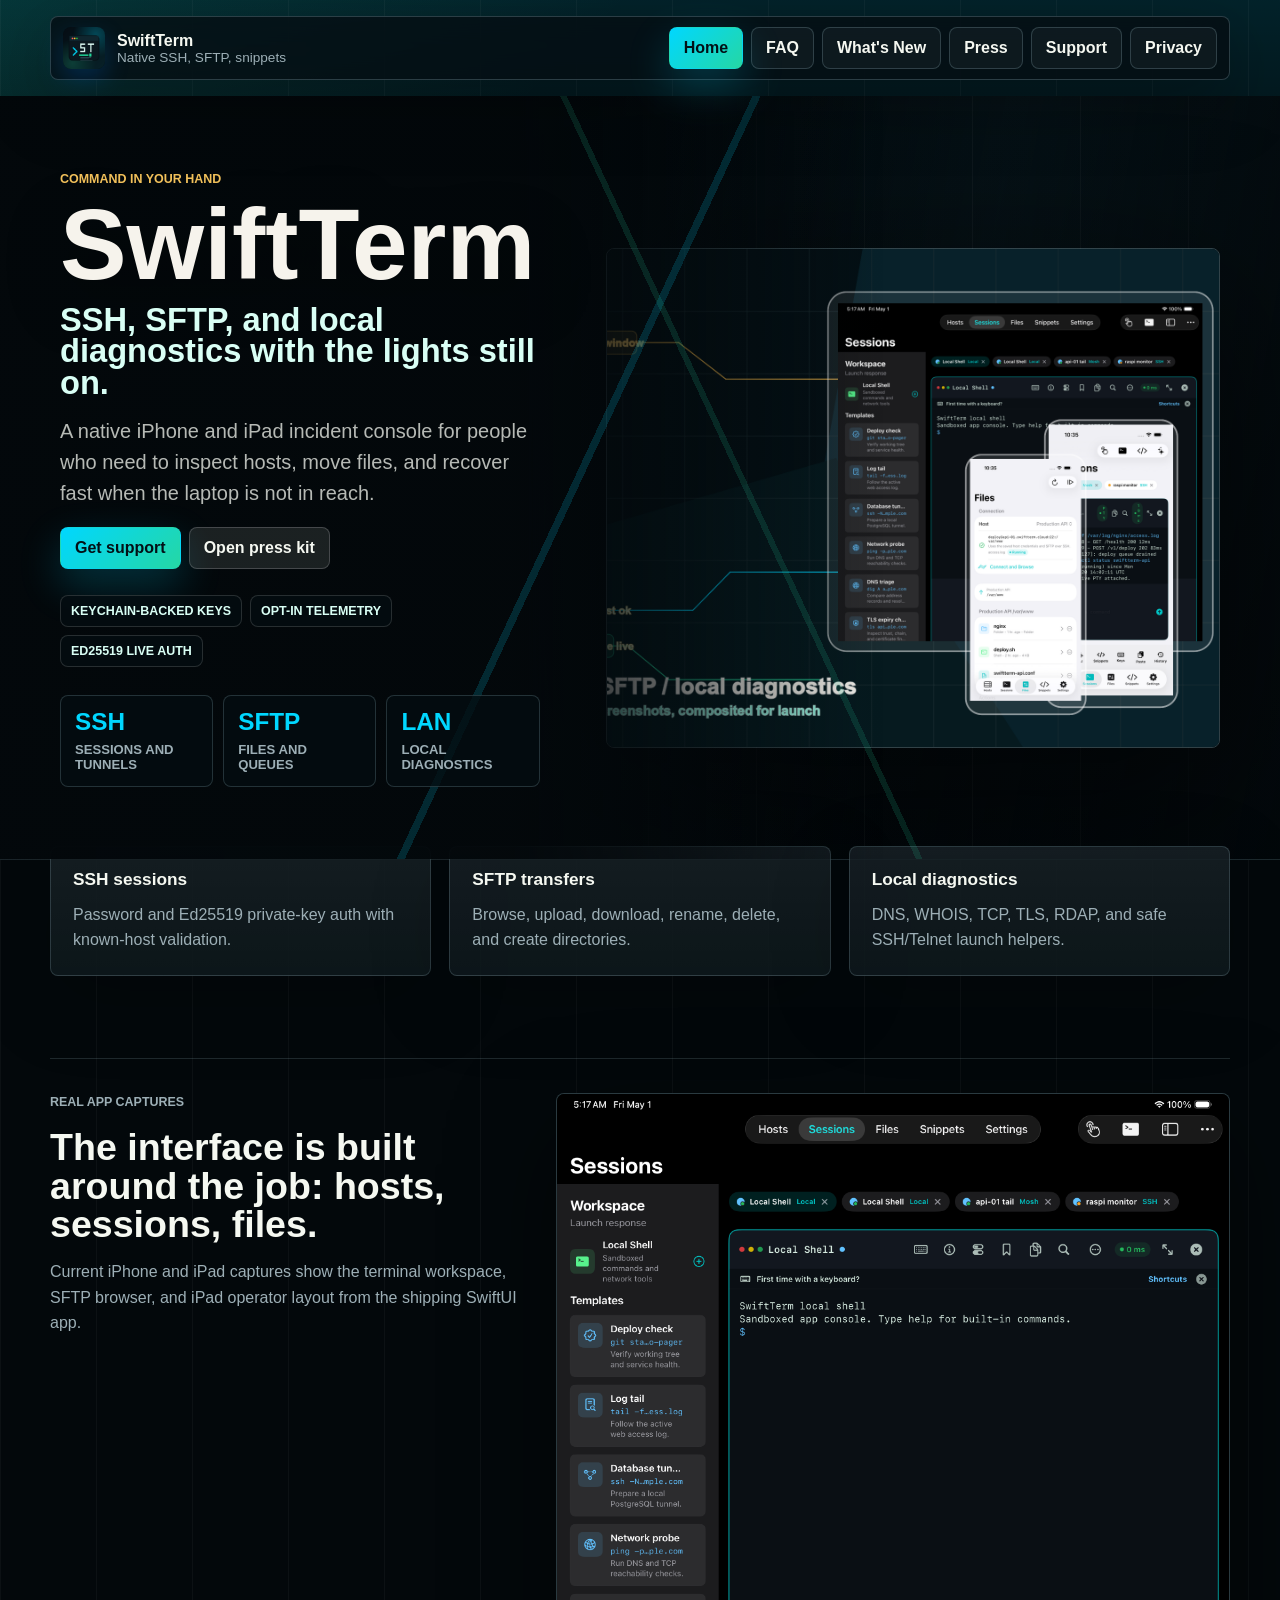
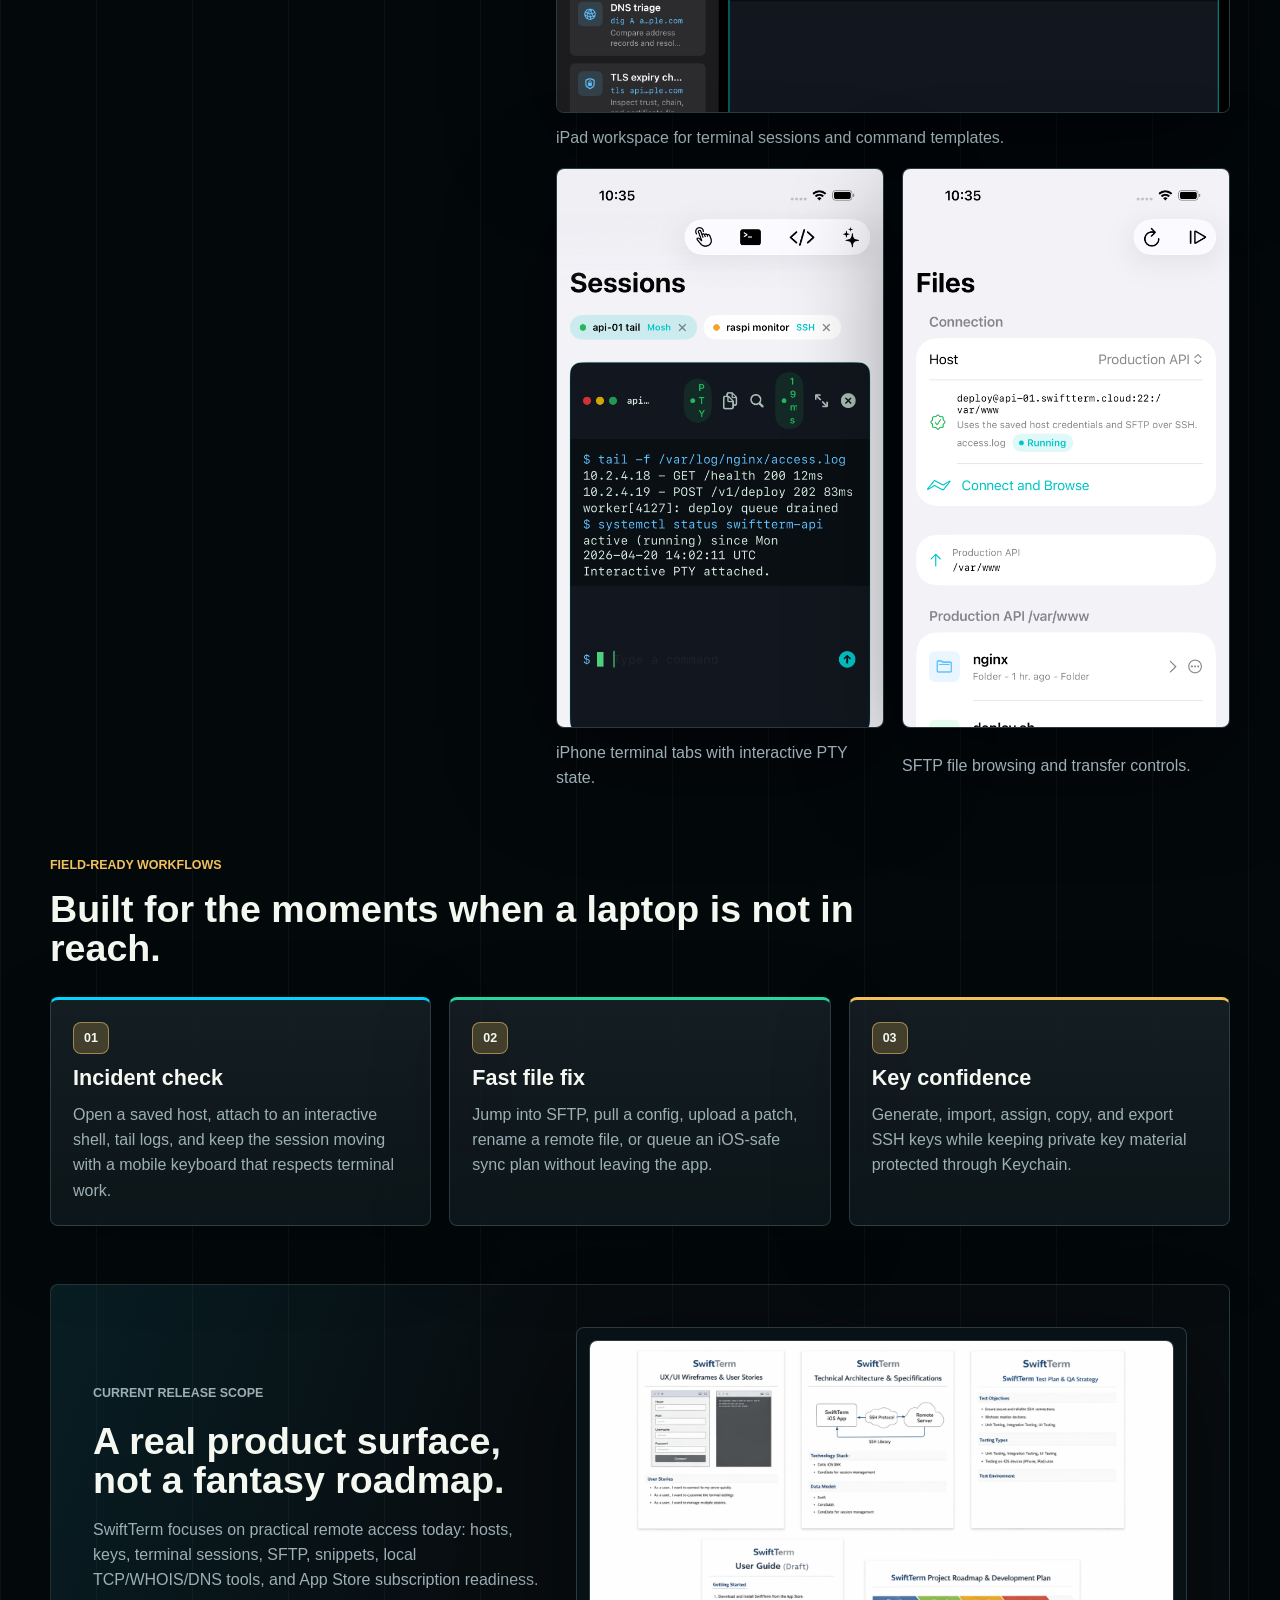
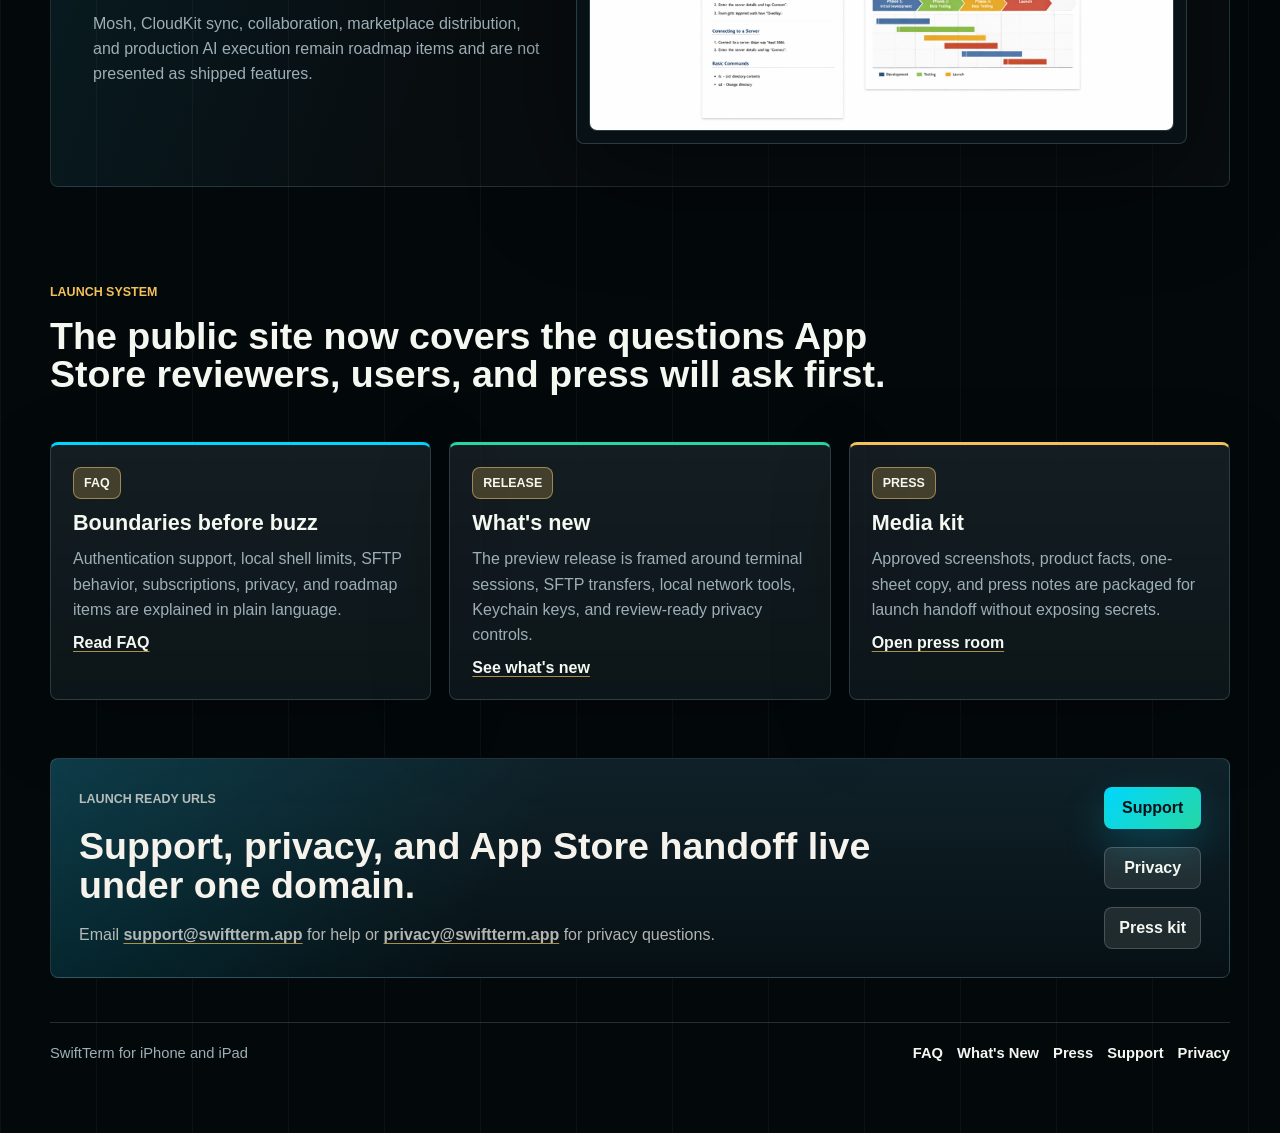
==== commit 9c167aa7: "Rizz up SwiftTerm launch site" ====
--- a/index.html
+++ b/index.html
@@ -18,13 +18,13 @@
   <link rel="canonical" href="https://swiftterm.app/">
   <link rel="icon" href="screenshots/swiftterm-app-icon.png">
   <link rel="manifest" href="site.webmanifest">
-  <link rel="stylesheet" href="site.css">
+  <link rel="stylesheet" href="site.css?v=20260501-rizz2">
 </head>
 <body>
   <div class="shell">
     <header class="topbar">
       <a class="brand" href="index.html" aria-label="SwiftTerm home">
-        <img class="brand-icon" src="screenshots/swiftterm-app-icon.png" alt="">
+        <img class="brand-icon" src="screenshots/swiftterm-app-icon.png" width="42" height="42" alt="">
         <span>
           <strong>SwiftTerm</strong>
           <small>Native SSH, SFTP, snippets</small>
@@ -43,43 +43,28 @@
     <main>
       <section class="hero">
         <div class="hero-copy">
-          <p class="eyebrow">iPhone and iPad terminal client</p>
+          <p class="eyebrow">Command in your hand</p>
           <h1>SwiftTerm</h1>
-          <p class="lede">The mobile incident console for people who need to inspect, transfer, and recover from wherever they are.</p>
+          <h2 class="hero-tagline">SSH, SFTP, and local diagnostics with the lights still on.</h2>
+          <p class="lede">A native iPhone and iPad incident console for people who need to inspect hosts, move files, and recover fast when the laptop is not in reach.</p>
           <div class="button-row">
             <a class="button primary" href="support.html">Get support</a>
-            <a class="button secondary" href="faq.html">Read the FAQ</a>
+            <a class="button secondary" href="press.html">Open press kit</a>
           </div>
           <div class="signal-row" aria-label="SwiftTerm trust signals">
             <span>Keychain-backed keys</span>
             <span>Opt-in telemetry</span>
             <span>Ed25519 live auth</span>
           </div>
+          <div class="hero-metrics" aria-label="SwiftTerm launch proof">
+            <div><strong>SSH</strong><span>sessions and tunnels</span></div>
+            <div><strong>SFTP</strong><span>files and queues</span></div>
+            <div><strong>LAN</strong><span>local diagnostics</span></div>
+          </div>
         </div>
 
-        <div class="device-stage" aria-label="SwiftTerm terminal preview">
-          <div class="device-topline">
-            <img src="screenshots/swiftterm-app-icon.png" alt="">
-            <span>production window</span>
-          </div>
-          <div class="terminal-panel">
-            <div class="terminal-bar">
-              <span></span><span></span><span></span>
-              <strong>deploy@swiftterm</strong>
-            </div>
-            <pre><code>$ ssh deploy@staging
-Connected with Ed25519 key
-$ tail -f /var/log/app.log
-200 GET /health
-200 POST /api/releases
-$ sftp uploads
-queued sync - 3 changes</code></pre>
-          </div>
-          <div class="command-strip" aria-label="Quick command set">
-            <span>tail logs</span>
-            <span>sftp upload</span>
-            <span>probe tcp</span>
-          </div>
+        <div class="hero-visual" aria-label="SwiftTerm product preview">
+          <img src="assets/swiftterm-hero-console.png" alt="SwiftTerm iPad and iPhone screenshots composited into a mobile command center scene">
         </div>
       </section>
 
--- a/site.css
+++ b/site.css
@@ -14,6 +14,289 @@
   --shadow: 0 28px 80px rgba(12, 17, 23, 0.16);
 }
 
+/* Campaign-grade visual layer: "Command in your hand" */
+:root {
+  color-scheme: dark;
+  --bg: #03080b;
+  --ink: #f5f8f1;
+  --muted: #9dafb6;
+  --panel: #0c151a;
+  --panel-strong: #f5f8f1;
+  --line: rgba(197, 240, 255, 0.16);
+  --blue: #007aff;
+  --green: #25d7a4;
+  --amber: #f2c15b;
+  --cyan: #00d7ff;
+  --rust: #ff6b5f;
+  --terminal: #020608;
+  --terminal-text: #d9fff5;
+  --shadow: 0 34px 110px rgba(0, 0, 0, 0.48);
+}
+
+@media (prefers-color-scheme: light) {
+  :root {
+    color-scheme: dark;
+    --bg: #03080b;
+    --ink: #f5f8f1;
+    --muted: #9dafb6;
+    --panel: #0c151a;
+    --panel-strong: #f5f8f1;
+    --line: rgba(197, 240, 255, 0.16);
+    --shadow: 0 34px 110px rgba(0, 0, 0, 0.48);
+  }
+}
+
+body {
+  overflow-x: hidden;
+  background:
+    linear-gradient(90deg, rgba(255, 255, 255, 0.035) 1px, transparent 1px),
+    linear-gradient(180deg, rgba(0, 215, 255, 0.13), transparent 17rem),
+    linear-gradient(135deg, rgba(37, 215, 164, 0.11), transparent 28rem),
+    #03080b;
+  background-size: 96px 96px, auto, auto, auto;
+}
+
+.shell {
+  width: min(1180px, calc(100% - 32px));
+  padding-top: 16px;
+}
+
+.topbar {
+  gap: 16px;
+  color: var(--ink);
+  border-color: rgba(197, 240, 255, 0.2);
+  background: rgba(6, 14, 18, 0.78);
+  box-shadow: 0 22px 70px rgba(0, 0, 0, 0.3);
+}
+
+.brand small,
+.proof-strip span,
+.scenario-grid p,
+.launch-card-grid p,
+.answer-grid p,
+.timeline-grid p,
+.press-grid p,
+.support-path p,
+.support-path li,
+.privacy-panel p,
+.showcase-copy p,
+.screenshot-copy p,
+.shot figcaption,
+.media-grid figcaption,
+.section-head p:not(.eyebrow),
+.media-kit-section p,
+.site-footer {
+  color: var(--muted);
+}
+
+.nav a,
+.button {
+  border-color: rgba(197, 240, 255, 0.18);
+  background: rgba(255, 255, 255, 0.04);
+}
+
+.nav a[aria-current="page"],
+.button.primary {
+  color: #031016;
+  background: linear-gradient(135deg, var(--cyan), var(--green));
+  box-shadow: 0 16px 42px rgba(0, 215, 255, 0.22);
+}
+
+.button.secondary,
+.hero .button.secondary,
+.support-hero .button.secondary,
+.privacy-hero .button.secondary,
+.faq-hero .button.secondary,
+.release-hero .button.secondary,
+.press-hero .button.secondary,
+.launch-cta .button.secondary {
+  color: var(--ink);
+  background: rgba(245, 248, 241, 0.1);
+}
+
+.hero {
+  position: relative;
+  grid-template-columns: minmax(0, 0.64fr) minmax(420px, 0.86fr);
+  gap: 36px;
+  min-height: 640px;
+  margin-top: 16px;
+  padding-top: 76px;
+  padding-bottom: 72px;
+  overflow: hidden;
+  background:
+    linear-gradient(100deg, rgba(3, 8, 11, 0.98) 0%, rgba(3, 8, 11, 0.92) 42%, rgba(3, 8, 11, 0.32) 72%, rgba(3, 8, 11, 0.9) 100%),
+    linear-gradient(90deg, rgba(255, 255, 255, 0.055) 1px, transparent 1px),
+    linear-gradient(180deg, #07161c, #03080b);
+  background-size: auto, 108px 108px, auto;
+}
+
+.hero::after {
+  content: "";
+  position: absolute;
+  inset: 0;
+  pointer-events: none;
+  background:
+    linear-gradient(115deg, transparent 0 46%, rgba(0, 215, 255, 0.16) 46% 46.5%, transparent 46.5% 100%),
+    linear-gradient(65deg, transparent 0 56%, rgba(37, 215, 164, 0.14) 56% 56.4%, transparent 56.4% 100%);
+}
+
+.hero-copy {
+  position: relative;
+  z-index: 2;
+  align-self: center;
+  max-width: 600px;
+}
+
+.hero h1 {
+  font-size: clamp(4.75rem, 7.8vw, 7.75rem);
+  line-height: 0.82;
+  text-shadow: 0 18px 60px rgba(0, 0, 0, 0.45);
+}
+
+.hero-tagline {
+  max-width: 610px;
+  color: #d9fff5;
+  font-size: clamp(1.72rem, 2.55vw, 3rem);
+  line-height: 0.96;
+}
+
+.hero .lede {
+  max-width: 570px;
+  color: rgba(245, 248, 241, 0.74);
+}
+
+.hero-visual {
+  position: relative;
+  z-index: 1;
+  width: min(760px, 48vw);
+  justify-self: end;
+  margin-right: 0;
+  transform: translateY(18px);
+}
+
+.hero-visual img {
+  width: 100%;
+  min-height: 500px;
+  object-fit: cover;
+  object-position: 58% center;
+  border: 1px solid rgba(197, 240, 255, 0.24);
+  border-radius: 8px;
+  box-shadow: 0 42px 150px rgba(0, 0, 0, 0.56);
+}
+
+.hero-metrics {
+  display: grid;
+  grid-template-columns: repeat(3, minmax(0, 1fr));
+  gap: 10px;
+  margin-top: 10px;
+}
+
+.hero-metrics div {
+  min-height: 82px;
+  padding: 14px;
+  border: 1px solid rgba(197, 240, 255, 0.17);
+  border-radius: 8px;
+  background: rgba(255, 255, 255, 0.045);
+}
+
+.hero-metrics strong,
+.hero-metrics span {
+  display: block;
+}
+
+.hero-metrics strong {
+  color: var(--cyan);
+  font-size: 1.52rem;
+  line-height: 1;
+}
+
+.hero-metrics span {
+  margin-top: 8px;
+  color: var(--muted);
+  font-size: 0.82rem;
+  font-weight: 800;
+  text-transform: uppercase;
+}
+
+.proof-strip {
+  transform: translateY(-44px);
+  margin-bottom: -20px;
+}
+
+.proof-strip div,
+.scenario-grid article,
+.launch-card-grid article,
+.answer-grid article,
+.timeline-grid article,
+.press-grid article,
+.support-path article,
+.privacy-panel article {
+  border-color: rgba(197, 240, 255, 0.16);
+  background:
+    linear-gradient(180deg, rgba(255, 255, 255, 0.055), rgba(255, 255, 255, 0.025)),
+    rgba(8, 18, 23, 0.86);
+  box-shadow: 0 24px 80px rgba(0, 0, 0, 0.22);
+}
+
+.screenshot-wall,
+.split-showcase,
+.media-kit-section {
+  border-top-color: rgba(197, 240, 255, 0.14);
+}
+
+.shot img,
+.architecture-frame,
+.architecture-frame img,
+.media-grid img {
+  border-color: rgba(197, 240, 255, 0.18);
+  background: #071116;
+}
+
+.section-head {
+  max-width: 860px;
+}
+
+.scenario-grid article:nth-child(1),
+.launch-card-grid article:nth-child(1) {
+  border-top: 3px solid var(--cyan);
+}
+
+.scenario-grid article:nth-child(2),
+.launch-card-grid article:nth-child(2) {
+  border-top: 3px solid var(--green);
+}
+
+.scenario-grid article:nth-child(3),
+.launch-card-grid article:nth-child(3) {
+  border-top: 3px solid var(--amber);
+}
+
+.split-showcase {
+  padding: 42px;
+  border: 1px solid rgba(197, 240, 255, 0.14);
+  border-radius: 8px;
+  background:
+    linear-gradient(110deg, rgba(0, 215, 255, 0.08), transparent 38%),
+    rgba(255, 255, 255, 0.025);
+}
+
+.launch-cta {
+  background:
+    linear-gradient(120deg, rgba(0, 215, 255, 0.15), transparent 40%),
+    linear-gradient(180deg, #10222a, #061014);
+}
+
+.page-hero,
+.support-hero,
+.privacy-hero,
+.faq-hero,
+.release-hero,
+.press-hero {
+  background:
+    linear-gradient(115deg, rgba(0, 215, 255, 0.16), transparent 42%),
+    linear-gradient(180deg, #10222a, #061014);
+}
+
 @media (prefers-color-scheme: dark) {
   :root {
     --bg: #080b0e;
@@ -65,6 +348,7 @@
   display: flex;
   align-items: center;
   justify-content: space-between;
+  flex-wrap: wrap;
   gap: 20px;
   position: sticky;
   top: 12px;
@@ -82,13 +366,23 @@
   align-items: center;
   gap: 12px;
   min-width: 0;
-}
-
-.brand-icon {
+  flex: 0 1 auto;
+}
+
+.brand-icon,
+img.brand-icon {
+  flex: 0 0 42px;
   width: 42px;
   height: 42px;
-  border-radius: 8px;
+  min-width: 42px;
+  max-width: 42px;
+  border-radius: 8px;
+  object-fit: cover;
   box-shadow: 0 10px 24px rgba(0, 122, 255, 0.22);
+}
+
+.brand span {
+  min-width: 0;
 }
 
 .brand strong,
@@ -108,6 +402,11 @@
   display: flex;
   flex-wrap: wrap;
   gap: 8px;
+}
+
+.nav {
+  justify-content: flex-end;
+  margin-left: auto;
 }
 
 .nav a,
@@ -277,9 +576,13 @@
 }
 
 .device-topline img {
+  flex: 0 0 46px;
   width: 46px;
   height: 46px;
-  border-radius: 8px;
+  min-width: 46px;
+  max-width: 46px;
+  border-radius: 8px;
+  object-fit: cover;
 }
 
 .terminal-panel {
@@ -752,3 +1055,362 @@
     height: 360px;
   }
 }
+
+/* Final campaign overrides kept at the end so older layout rules cannot win. */
+:root {
+  color-scheme: dark;
+  --bg: #03080b;
+  --ink: #f5f8f1;
+  --muted: #9dafb6;
+  --panel: #0c151a;
+  --panel-strong: #f5f8f1;
+  --line: rgba(197, 240, 255, 0.16);
+  --blue: #007aff;
+  --green: #25d7a4;
+  --amber: #f2c15b;
+  --cyan: #00d7ff;
+  --rust: #ff6b5f;
+  --terminal: #020608;
+  --terminal-text: #d9fff5;
+  --shadow: 0 34px 110px rgba(0, 0, 0, 0.48);
+}
+
+body {
+  overflow-x: hidden;
+  color: var(--ink);
+  background:
+    linear-gradient(90deg, rgba(255, 255, 255, 0.035) 1px, transparent 1px),
+    linear-gradient(180deg, rgba(0, 215, 255, 0.13), transparent 17rem),
+    linear-gradient(135deg, rgba(37, 215, 164, 0.11), transparent 28rem),
+    #03080b;
+  background-size: 96px 96px, auto, auto, auto;
+}
+
+.shell {
+  width: min(1180px, calc(100% - 32px));
+  padding-top: 16px;
+}
+
+.topbar {
+  flex-wrap: wrap;
+  gap: 16px;
+  color: var(--ink);
+  border-color: rgba(197, 240, 255, 0.2);
+  background: rgba(6, 14, 18, 0.78);
+  box-shadow: 0 22px 70px rgba(0, 0, 0, 0.3);
+}
+
+.nav {
+  justify-content: flex-end;
+  margin-left: auto;
+}
+
+.nav a,
+.button {
+  border-color: rgba(197, 240, 255, 0.18);
+  background: rgba(255, 255, 255, 0.04);
+}
+
+.nav a[aria-current="page"],
+.button.primary {
+  color: #031016;
+  background: linear-gradient(135deg, var(--cyan), var(--green));
+  box-shadow: 0 16px 42px rgba(0, 215, 255, 0.22);
+}
+
+.button.secondary,
+.hero .button.secondary,
+.support-hero .button.secondary,
+.privacy-hero .button.secondary,
+.faq-hero .button.secondary,
+.release-hero .button.secondary,
+.press-hero .button.secondary,
+.launch-cta .button.secondary {
+  color: var(--ink);
+  background: rgba(245, 248, 241, 0.1);
+}
+
+.brand-icon,
+img.brand-icon {
+  flex: 0 0 42px;
+  width: 42px;
+  height: 42px;
+  min-width: 42px;
+  max-width: 42px;
+}
+
+.hero {
+  position: relative;
+  grid-template-columns: minmax(0, 0.64fr) minmax(420px, 0.86fr);
+  gap: 36px;
+  min-height: 640px;
+  margin-top: 16px;
+  padding-top: 76px;
+  padding-bottom: 72px;
+  overflow: hidden;
+  background:
+    linear-gradient(100deg, rgba(3, 8, 11, 0.98) 0%, rgba(3, 8, 11, 0.92) 42%, rgba(3, 8, 11, 0.32) 72%, rgba(3, 8, 11, 0.9) 100%),
+    linear-gradient(90deg, rgba(255, 255, 255, 0.055) 1px, transparent 1px),
+    linear-gradient(180deg, #07161c, #03080b);
+  background-size: auto, 108px 108px, auto;
+  border-bottom-color: rgba(197, 240, 255, 0.12);
+}
+
+.hero::after {
+  content: "";
+  position: absolute;
+  inset: 0;
+  pointer-events: none;
+  background:
+    linear-gradient(115deg, transparent 0 46%, rgba(0, 215, 255, 0.16) 46% 46.5%, transparent 46.5% 100%),
+    linear-gradient(65deg, transparent 0 56%, rgba(37, 215, 164, 0.14) 56% 56.4%, transparent 56.4% 100%);
+}
+
+.hero-copy {
+  position: relative;
+  z-index: 2;
+  align-self: center;
+  max-width: 600px;
+}
+
+.hero h1 {
+  font-size: clamp(4.75rem, 7.8vw, 7.75rem);
+  line-height: 0.82;
+  text-shadow: 0 18px 60px rgba(0, 0, 0, 0.45);
+}
+
+.hero-tagline {
+  max-width: 610px;
+  color: #d9fff5;
+  font-size: clamp(1.72rem, 2.55vw, 3rem);
+  line-height: 0.96;
+}
+
+.hero .lede {
+  max-width: 570px;
+  color: rgba(245, 248, 241, 0.74);
+}
+
+.hero-visual {
+  position: relative;
+  z-index: 1;
+  width: min(760px, 48vw);
+  justify-self: end;
+  margin-right: 0;
+  transform: translateY(18px);
+}
+
+.hero-visual img {
+  width: 100%;
+  min-height: 500px;
+  object-fit: cover;
+  object-position: 58% center;
+  border: 1px solid rgba(197, 240, 255, 0.24);
+  border-radius: 8px;
+  box-shadow: 0 42px 150px rgba(0, 0, 0, 0.56);
+}
+
+.hero-metrics {
+  display: grid;
+  grid-template-columns: repeat(3, minmax(0, 1fr));
+  gap: 10px;
+  margin-top: 10px;
+}
+
+.hero-metrics div {
+  min-height: 82px;
+  padding: 14px;
+  border: 1px solid rgba(197, 240, 255, 0.17);
+  border-radius: 8px;
+  background: rgba(255, 255, 255, 0.045);
+}
+
+.hero-metrics strong,
+.hero-metrics span {
+  display: block;
+}
+
+.hero-metrics strong {
+  color: var(--cyan);
+  font-size: 1.52rem;
+  line-height: 1;
+}
+
+.hero-metrics span {
+  margin-top: 8px;
+  color: var(--muted);
+  font-size: 0.82rem;
+  font-weight: 800;
+  text-transform: uppercase;
+}
+
+.brand small,
+.proof-strip span,
+.scenario-grid p,
+.launch-card-grid p,
+.answer-grid p,
+.timeline-grid p,
+.press-grid p,
+.support-path p,
+.support-path li,
+.privacy-panel p,
+.showcase-copy p,
+.screenshot-copy p,
+.shot figcaption,
+.media-grid figcaption,
+.section-head p:not(.eyebrow),
+.media-kit-section p,
+.site-footer {
+  color: var(--muted);
+}
+
+.proof-strip {
+  transform: translateY(-44px);
+  margin-bottom: -20px;
+}
+
+.proof-strip div,
+.scenario-grid article,
+.launch-card-grid article,
+.answer-grid article,
+.timeline-grid article,
+.press-grid article,
+.support-path article,
+.privacy-panel article {
+  border-color: rgba(197, 240, 255, 0.16);
+  background:
+    linear-gradient(180deg, rgba(255, 255, 255, 0.055), rgba(255, 255, 255, 0.025)),
+    rgba(8, 18, 23, 0.86);
+  box-shadow: 0 24px 80px rgba(0, 0, 0, 0.22);
+}
+
+.screenshot-wall,
+.split-showcase,
+.media-kit-section {
+  border-top-color: rgba(197, 240, 255, 0.14);
+}
+
+.shot img,
+.architecture-frame,
+.architecture-frame img,
+.media-grid img {
+  border-color: rgba(197, 240, 255, 0.18);
+  background: #071116;
+}
+
+.scenario-grid article:nth-child(1),
+.launch-card-grid article:nth-child(1) {
+  border-top: 3px solid var(--cyan);
+}
+
+.scenario-grid article:nth-child(2),
+.launch-card-grid article:nth-child(2) {
+  border-top: 3px solid var(--green);
+}
+
+.scenario-grid article:nth-child(3),
+.launch-card-grid article:nth-child(3) {
+  border-top: 3px solid var(--amber);
+}
+
+.split-showcase {
+  padding: 42px;
+  border: 1px solid rgba(197, 240, 255, 0.14);
+  border-radius: 8px;
+  background:
+    linear-gradient(110deg, rgba(0, 215, 255, 0.08), transparent 38%),
+    rgba(255, 255, 255, 0.025);
+}
+
+.launch-cta {
+  background:
+    linear-gradient(120deg, rgba(0, 215, 255, 0.15), transparent 40%),
+    linear-gradient(180deg, #10222a, #061014);
+}
+
+.page-hero,
+.support-hero,
+.privacy-hero,
+.faq-hero,
+.release-hero,
+.press-hero {
+  background:
+    linear-gradient(115deg, rgba(0, 215, 255, 0.16), transparent 42%),
+    linear-gradient(180deg, #10222a, #061014);
+}
+
+@media (max-width: 940px) {
+  .hero {
+    grid-template-columns: 1fr;
+    min-height: auto;
+  }
+
+  .hero-visual {
+    width: 100%;
+    margin-right: 0;
+    transform: none;
+  }
+
+  .hero-visual img {
+    min-height: 380px;
+    object-position: center;
+  }
+
+  .proof-strip {
+    transform: none;
+    margin-bottom: 0;
+  }
+}
+
+@media (max-width: 580px) {
+  .hero {
+    padding: 42px 16px 34px;
+  }
+
+  .hero h1 {
+    font-size: clamp(3.35rem, 17vw, 5rem);
+  }
+
+  .hero-tagline {
+    font-size: 1.72rem;
+  }
+
+  .hero-metrics {
+    grid-template-columns: 1fr;
+  }
+
+  .hero-visual img {
+    min-height: 280px;
+    object-position: 58% center;
+  }
+}
+
+/* Keep the cinematic product art behind the copy without letting it muddy labels. */
+.hero::before {
+  content: "";
+  position: absolute;
+  inset: 0;
+  z-index: 1;
+  pointer-events: none;
+  background: linear-gradient(90deg, rgba(3, 8, 11, 0.98) 0%, rgba(3, 8, 11, 0.95) 40%, rgba(3, 8, 11, 0.62) 52%, rgba(3, 8, 11, 0) 69%);
+}
+
+.hero::after {
+  z-index: 1;
+}
+
+.hero-visual {
+  z-index: 0;
+}
+
+.hero-metrics div,
+.signal-row span {
+  background: rgba(5, 13, 17, 0.78);
+  backdrop-filter: blur(16px);
+}
+
+@media (max-width: 940px) {
+  .hero::before {
+    background: linear-gradient(180deg, rgba(3, 8, 11, 0.98) 0%, rgba(3, 8, 11, 0.94) 58%, rgba(3, 8, 11, 0.32) 82%, rgba(3, 8, 11, 0) 100%);
+  }
+}
